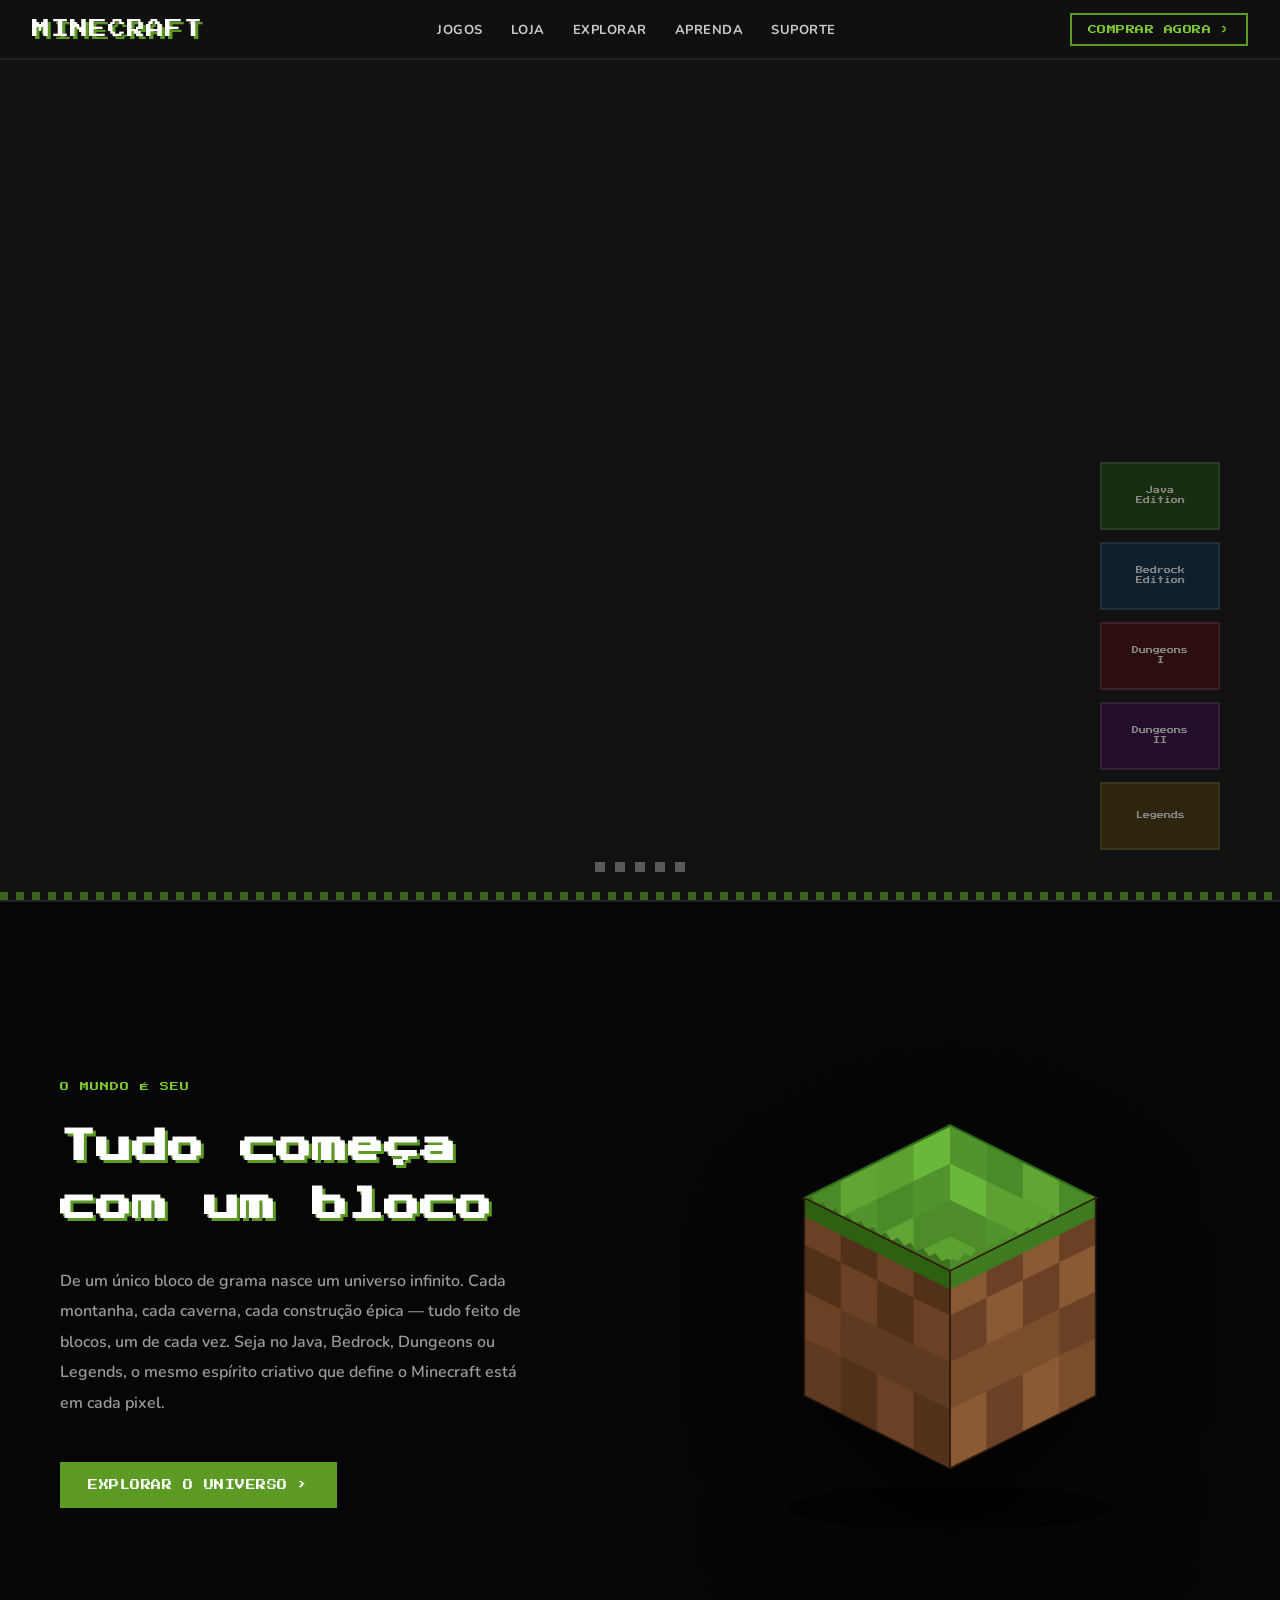
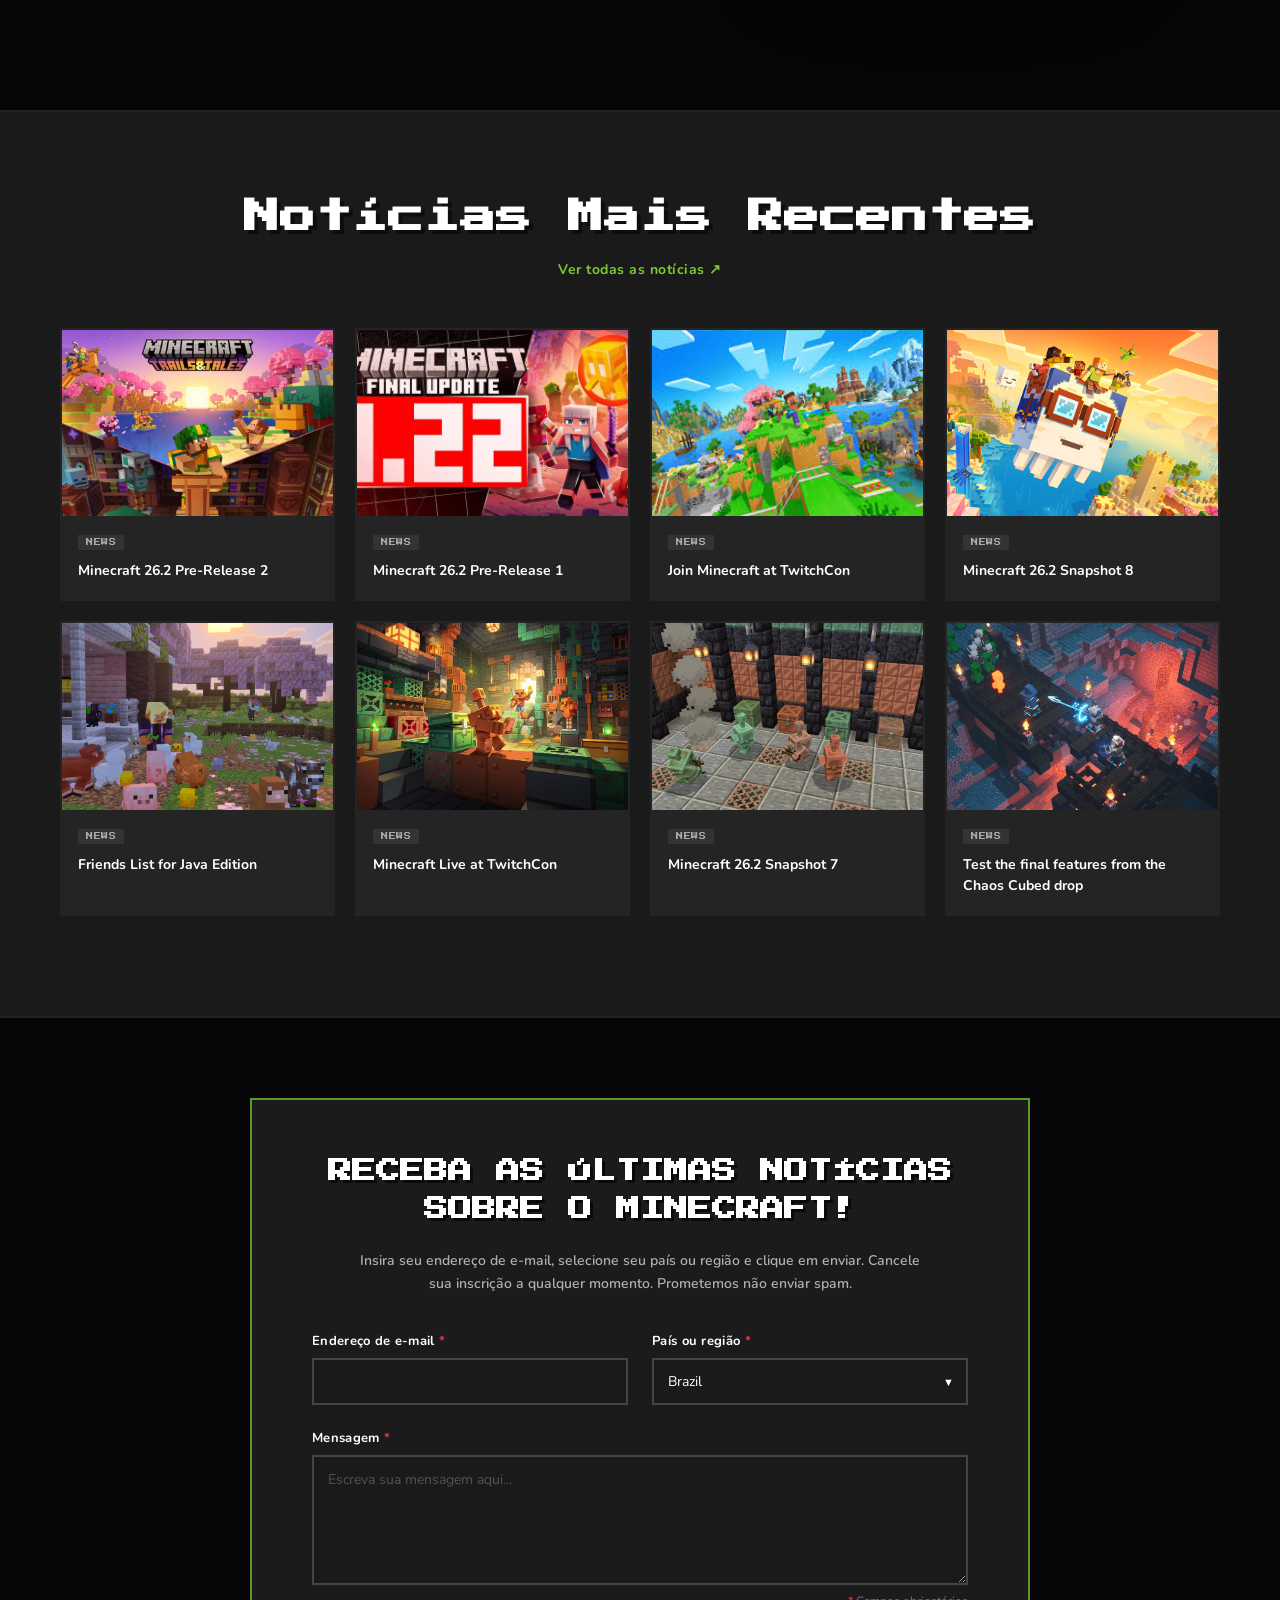
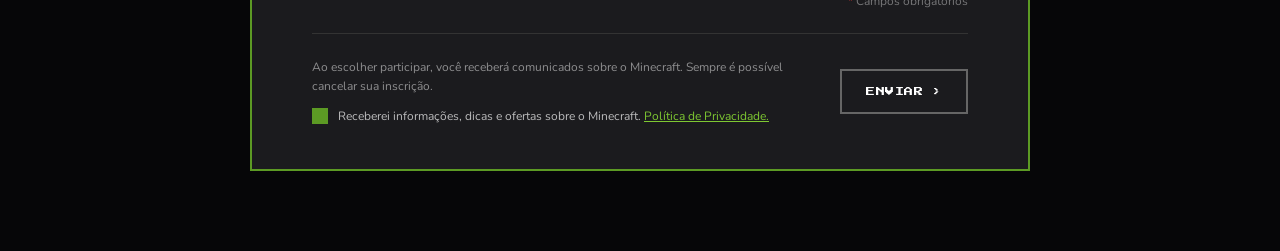
==== index.html @ f63b9f2f "commit inicial" ====
<!doctype html>
<html lang="pt-BR">
  <head>
    <meta charset="UTF-8" />
    <meta name="viewport" content="width=device-width, initial-scale=1.0" />
    <title>Minecraft – Jogos Oficiais</title>
    <link rel="stylesheet" href="style.css" />
  </head>
  <body>
    <header>
      <nav>
        <span class="logo-nav">MINECRAFT</span>
        <ul class="menu">
          <li><a href="#">Jogos</a></li>
          <li><a href="#">Loja</a></li>
          <li><a href="#">Explorar</a></li>
          <li><a href="#">Aprenda</a></li>
          <li><a href="#">Suporte</a></li>
        </ul>
        <div class="nav-acoes">
          <button class="btn-comprar">Comprar Agora ›</button>
        </div>
      </nav>

      <section class="heroi">
        <div class="slide slide-java">
          <div class="fundo-blocos">
            <div class="bloco"></div>
            <div class="bloco"></div>
            <div class="bloco"></div>
            <div class="bloco"></div>
            <div class="bloco"></div>
            <div class="bloco"></div>
            <div class="bloco"></div>
            <div class="bloco"></div>
          </div>
          <div class="texto-fundo">JAVA</div>
          <div class="conteudo">
            <span class="etiqueta">Original · PC</span>
            <h1 class="titulo">Minecraft<br />Java Edition</h1>
            <p class="descricao">
              A versão original para PC. Com mods ilimitados, servidores
              personalizados e atualizações exclusivas. O jeito clássico de
              explorar, construir e sobreviver.
            </p>
            <a href="#" class="btn-slide">Saiba Mais ›</a>
          </div>
        </div>

        <div class="slide slide-pedra">
          <div class="fundo-blocos">
            <div class="bloco"></div>
            <div class="bloco"></div>
            <div class="bloco"></div>
            <div class="bloco"></div>
            <div class="bloco"></div>
            <div class="bloco"></div>
            <div class="bloco"></div>
            <div class="bloco"></div>
          </div>
          <div class="texto-fundo">BEDROCK</div>
          <div class="conteudo">
            <span class="etiqueta">Multiplataforma</span>
            <h1 class="titulo">Minecraft<br />Bedrock Edition</h1>
            <p class="descricao">
              Jogue em qualquer lugar — console, celular ou PC. Com crossplay
              nativo, jogue com seus amigos independente da plataforma deles.
            </p>
            <a href="#" class="btn-slide">Saiba Mais ›</a>
          </div>
        </div>

        <div class="slide slide-masmorras">
          <div class="fundo-blocos">
            <div class="bloco"></div>
            <div class="bloco"></div>
            <div class="bloco"></div>
            <div class="bloco"></div>
            <div class="bloco"></div>
            <div class="bloco"></div>
            <div class="bloco"></div>
            <div class="bloco"></div>
          </div>
          <div class="texto-fundo">DUNGEONS</div>
          <div class="conteudo">
            <span class="etiqueta">Exploração de Dungeons</span>
            <h1 class="titulo">Minecraft<br />Dungeons</h1>
            <p class="descricao">
              Um dungeon crawler cheio de ação no universo Minecraft. Enfrente
              hordas de monstros, colete equipamentos épicos e derrote o
              Arquimago — sozinho ou em co-op.
            </p>
            <a href="#" class="btn-slide">Jogar Agora ›</a>
          </div>
        </div>

        <div class="slide slide-masmorras2">
          <div class="fundo-blocos">
            <div class="bloco"></div>
            <div class="bloco"></div>
            <div class="bloco"></div>
            <div class="bloco"></div>
            <div class="bloco"></div>
            <div class="bloco"></div>
            <div class="bloco"></div>
            <div class="bloco"></div>
          </div>
          <div class="texto-fundo">DUNGEONS II</div>
          <div class="conteudo">
            <span class="etiqueta">Em Breve · 2025</span>
            <h1 class="titulo">Minecraft<br />Dungeons II</h1>
            <p class="descricao">
              A sequência épica do Dungeons chegando em breve. Novos biomas,
              inimigos aterrorizantes, habilidades devastadoras e muito mais
              para explorar com até 4 jogadores.
            </p>
            <a href="#" class="btn-slide">Ver Trailer ›</a>
          </div>
        </div>

        <div class="slide slide-lendas">
          <div class="fundo-blocos">
            <div class="bloco"></div>
            <div class="bloco"></div>
            <div class="bloco"></div>
            <div class="bloco"></div>
            <div class="bloco"></div>
            <div class="bloco"></div>
            <div class="bloco"></div>
            <div class="bloco"></div>
          </div>
          <div class="texto-fundo">LEGENDS</div>
          <div class="conteudo">
            <span class="etiqueta">Estratégia · Ação</span>
            <h1 class="titulo">Minecraft<br />Legends</h1>
            <p class="descricao">
              Lidere aliados, construa defesas e conduza batalhas épicas contra
              a invasão dos Piglins. Uma aventura de ação e estratégia única no
              universo Minecraft.
            </p>
            <a href="#" class="btn-slide">Descobrir ›</a>
          </div>
        </div>

        <div class="miniaturas">
          <div class="miniatura miniatura-java">Java<br />Edition</div>
          <div class="miniatura miniatura-pedra">Bedrock<br />Edition</div>
          <div class="miniatura miniatura-masmorras">Dungeons<br />I</div>
          <div class="miniatura miniatura-masmorras2">Dungeons<br />II</div>
          <div class="miniatura miniatura-lendas">Legends</div>
        </div>

        <div class="indicadores">
          <div class="ponto"></div>
          <div class="ponto"></div>
          <div class="ponto"></div>
          <div class="ponto"></div>
          <div class="ponto"></div>
        </div>

        <div class="borda-pixel"></div>
      </section>
    </header>

    <main>
      <section class="secao-bloco">
        <div class="void-estrelas">
          <div
            class="estrela"
            style="
              left: 2%;
              animation-delay: 0s;
              animation-duration: 6s;
              width: 2px;
              height: 2px;
            "
          ></div>
          <div
            class="estrela"
            style="
              left: 7%;
              animation-delay: 1.2s;
              animation-duration: 8s;
              width: 1px;
              height: 1px;
            "
          ></div>
          <div
            class="estrela"
            style="
              left: 13%;
              animation-delay: 0.4s;
              animation-duration: 7s;
              width: 2px;
              height: 2px;
            "
          ></div>
          <div
            class="estrela"
            style="
              left: 19%;
              animation-delay: 2.8s;
              animation-duration: 5s;
              width: 1px;
              height: 1px;
            "
          ></div>
          <div
            class="estrela"
            style="
              left: 25%;
              animation-delay: 0.9s;
              animation-duration: 9s;
              width: 3px;
              height: 3px;
            "
          ></div>
          <div
            class="estrela"
            style="
              left: 31%;
              animation-delay: 3.5s;
              animation-duration: 6s;
              width: 1px;
              height: 1px;
            "
          ></div>
          <div
            class="estrela"
            style="
              left: 37%;
              animation-delay: 1.7s;
              animation-duration: 8s;
              width: 2px;
              height: 2px;
            "
          ></div>
          <div
            class="estrela"
            style="
              left: 42%;
              animation-delay: 0.2s;
              animation-duration: 7s;
              width: 1px;
              height: 1px;
            "
          ></div>
          <div
            class="estrela"
            style="
              left: 48%;
              animation-delay: 4.1s;
              animation-duration: 5s;
              width: 2px;
              height: 2px;
            "
          ></div>
          <div
            class="estrela"
            style="
              left: 54%;
              animation-delay: 2.3s;
              animation-duration: 9s;
              width: 1px;
              height: 1px;
            "
          ></div>
          <div
            class="estrela"
            style="
              left: 60%;
              animation-delay: 0.6s;
              animation-duration: 6s;
              width: 3px;
              height: 3px;
            "
          ></div>
          <div
            class="estrela"
            style="
              left: 66%;
              animation-delay: 3.9s;
              animation-duration: 8s;
              width: 1px;
              height: 1px;
            "
          ></div>
          <div
            class="estrela"
            style="
              left: 72%;
              animation-delay: 1.4s;
              animation-duration: 7s;
              width: 2px;
              height: 2px;
            "
          ></div>
          <div
            class="estrela"
            style="
              left: 78%;
              animation-delay: 0.8s;
              animation-duration: 5s;
              width: 1px;
              height: 1px;
            "
          ></div>
          <div
            class="estrela"
            style="
              left: 84%;
              animation-delay: 2.6s;
              animation-duration: 9s;
              width: 2px;
              height: 2px;
            "
          ></div>
          <div
            class="estrela"
            style="
              left: 90%;
              animation-delay: 4.4s;
              animation-duration: 6s;
              width: 1px;
              height: 1px;
            "
          ></div>
          <div
            class="estrela"
            style="
              left: 96%;
              animation-delay: 1.1s;
              animation-duration: 8s;
              width: 3px;
              height: 3px;
            "
          ></div>
          <div
            class="estrela"
            style="
              left: 4%;
              animation-delay: 3.2s;
              animation-duration: 7s;
              width: 1px;
              height: 1px;
            "
          ></div>
          <div
            class="estrela"
            style="
              left: 10%;
              animation-delay: 0.5s;
              animation-duration: 5s;
              width: 2px;
              height: 2px;
            "
          ></div>
          <div
            class="estrela"
            style="
              left: 16%;
              animation-delay: 4.8s;
              animation-duration: 9s;
              width: 1px;
              height: 1px;
            "
          ></div>
          <div
            class="estrela"
            style="
              left: 22%;
              animation-delay: 1.9s;
              animation-duration: 6s;
              width: 2px;
              height: 2px;
            "
          ></div>
          <div
            class="estrela"
            style="
              left: 28%;
              animation-delay: 0.3s;
              animation-duration: 8s;
              width: 1px;
              height: 1px;
            "
          ></div>
          <div
            class="estrela"
            style="
              left: 34%;
              animation-delay: 3.7s;
              animation-duration: 7s;
              width: 3px;
              height: 3px;
            "
          ></div>
          <div
            class="estrela"
            style="
              left: 40%;
              animation-delay: 2.1s;
              animation-duration: 5s;
              width: 1px;
              height: 1px;
            "
          ></div>
          <div
            class="estrela"
            style="
              left: 46%;
              animation-delay: 0.7s;
              animation-duration: 9s;
              width: 2px;
              height: 2px;
            "
          ></div>
          <div
            class="estrela"
            style="
              left: 52%;
              animation-delay: 4.6s;
              animation-duration: 6s;
              width: 1px;
              height: 1px;
            "
          ></div>
          <div
            class="estrela"
            style="
              left: 58%;
              animation-delay: 1.3s;
              animation-duration: 8s;
              width: 2px;
              height: 2px;
            "
          ></div>
          <div
            class="estrela"
            style="
              left: 64%;
              animation-delay: 2.9s;
              animation-duration: 7s;
              width: 1px;
              height: 1px;
            "
          ></div>
          <div
            class="estrela"
            style="
              left: 70%;
              animation-delay: 0.1s;
              animation-duration: 5s;
              width: 3px;
              height: 3px;
            "
          ></div>
          <div
            class="estrela"
            style="
              left: 76%;
              animation-delay: 3.4s;
              animation-duration: 9s;
              width: 1px;
              height: 1px;
            "
          ></div>
          <div
            class="estrela"
            style="
              left: 82%;
              animation-delay: 1.6s;
              animation-duration: 6s;
              width: 2px;
              height: 2px;
            "
          ></div>
          <div
            class="estrela"
            style="
              left: 88%;
              animation-delay: 4.2s;
              animation-duration: 8s;
              width: 1px;
              height: 1px;
            "
          ></div>
          <div
            class="estrela"
            style="
              left: 94%;
              animation-delay: 2.5s;
              animation-duration: 7s;
              width: 2px;
              height: 2px;
            "
          ></div>
          <div
            class="estrela"
            style="
              left: 5%;
              animation-delay: 0s;
              animation-duration: 5.5s;
              width: 1px;
              height: 1px;
            "
          ></div>
          <div
            class="estrela"
            style="
              left: 15%;
              animation-delay: 1.8s;
              animation-duration: 7.5s;
              width: 2px;
              height: 2px;
            "
          ></div>
          <div
            class="estrela"
            style="
              left: 29%;
              animation-delay: 3.1s;
              animation-duration: 6.5s;
              width: 1px;
              height: 1px;
            "
          ></div>
          <div
            class="estrela"
            style="
              left: 43%;
              animation-delay: 0.4s;
              animation-duration: 8.5s;
              width: 3px;
              height: 3px;
            "
          ></div>
          <div
            class="estrela"
            style="
              left: 57%;
              animation-delay: 2.7s;
              animation-duration: 5.5s;
              width: 1px;
              height: 1px;
            "
          ></div>
          <div
            class="estrela"
            style="
              left: 71%;
              animation-delay: 4.3s;
              animation-duration: 7.5s;
              width: 2px;
              height: 2px;
            "
          ></div>
          <div
            class="estrela"
            style="
              left: 85%;
              animation-delay: 1.5s;
              animation-duration: 6.5s;
              width: 1px;
              height: 1px;
            "
          ></div>
        </div>
        <div class="bloco-conteudo">
          <div class="bloco-texto">
            <span class="bloco-etiqueta">O Mundo é Seu</span>
            <h2 class="bloco-titulo">Tudo começa<br />com um bloco</h2>
            <p class="bloco-descricao">
              De um único bloco de grama nasce um universo infinito. Cada
              montanha, cada caverna, cada construção épica — tudo feito de
              blocos, um de cada vez. Seja no Java, Bedrock, Dungeons ou
              Legends, o mesmo espírito criativo que define o Minecraft está em
              cada pixel.
            </p>
            <a href="#" class="bloco-cta">Explorar o Universo ›</a>
          </div>
          <div class="bloco-svg-wrap">
            <svg
              class="bloco-svg"
              viewBox="0 0 500 480"
              xmlns="http://www.w3.org/2000/svg"
            >
              <ellipse
                cx="250"
                cy="448"
                rx="155"
                ry="22"
                fill="#000"
                opacity=".55"
              />
              <polygon points="250,80 390,150 250,220 110,150" fill="#5fa032" />
              <polygon
                points="110,150 145,133 145,168 110,185"
                fill="#4a8a28"
              />
              <polygon
                points="145,133 180,116 180,151 145,168"
                fill="#62a535"
              />
              <polygon
                points="145,168 180,151 180,186 145,203"
                fill="#52932d"
              />
              <polygon
                points="110,185 145,168 145,203 110,220"
                fill="#4d8c28"
              />
              <polygon
                points="180,116 215,99  215,134 180,151"
                fill="#5fa032"
              />
              <polygon
                points="215,99  250,82  250,117 215,134"
                fill="#6ab83a"
              />
              <polygon
                points="180,151 215,134 215,169 180,186"
                fill="#4a8a28"
              />
              <polygon
                points="215,134 250,117 250,152 215,169"
                fill="#52932d"
              />
              <polygon
                points="180,186 215,169 215,204 180,221"
                fill="#62a535"
              />
              <polygon
                points="215,169 250,152 250,187 215,204"
                fill="#4d8c28"
              />
              <polygon
                points="250,82  285,99  285,134 250,117"
                fill="#52932d"
              />
              <polygon
                points="285,99  320,116 320,151 285,134"
                fill="#4a8a28"
              />
              <polygon
                points="250,117 285,134 285,169 250,152"
                fill="#6ab83a"
              />
              <polygon
                points="285,134 320,151 320,186 285,169"
                fill="#5fa032"
              />
              <polygon
                points="250,152 285,169 285,204 250,187"
                fill="#4d8c28"
              />
              <polygon
                points="285,169 320,186 320,221 285,204"
                fill="#52932d"
              />
              <polygon
                points="320,116 355,133 355,168 320,151"
                fill="#62a535"
              />
              <polygon
                points="355,133 390,150 390,185 355,168"
                fill="#4a8a28"
              />
              <polygon
                points="320,151 355,168 355,203 320,186"
                fill="#5fa032"
              />
              <polygon
                points="355,168 390,185 390,220 355,203"
                fill="#52932d"
              />
              <polygon
                points="250,80 390,150 250,220 110,150"
                fill="none"
                stroke="#2e6b17"
                stroke-width="2"
              />

              <polygon
                points="390,150 390,340 250,410 250,220"
                fill="#7a4e2d"
              />
              <polygon
                points="390,150 390,195 355,212 355,167"
                fill="#6b4126"
              />
              <polygon
                points="390,195 390,240 355,257 355,212"
                fill="#8a5a35"
              />
              <polygon
                points="390,240 390,285 355,302 355,257"
                fill="#6b4126"
              />
              <polygon
                points="390,285 390,340 355,357 355,302"
                fill="#7a4e2d"
              />
              <polygon
                points="355,167 355,212 320,229 320,184"
                fill="#8a5a35"
              />
              <polygon
                points="355,212 355,257 320,274 320,229"
                fill="#6b4126"
              />
              <polygon
                points="355,257 355,302 320,319 320,274"
                fill="#7a4e2d"
              />
              <polygon
                points="355,302 355,357 320,374 320,319"
                fill="#8a5a35"
              />
              <polygon
                points="320,184 320,229 285,246 285,201"
                fill="#6b4126"
              />
              <polygon
                points="320,229 320,274 285,291 285,246"
                fill="#8a5a35"
              />
              <polygon
                points="320,274 320,319 285,336 285,291"
                fill="#7a4e2d"
              />
              <polygon
                points="320,319 320,374 285,391 285,336"
                fill="#6b4126"
              />
              <polygon
                points="285,201 285,246 250,263 250,218"
                fill="#8a5a35"
              />
              <polygon
                points="285,246 285,291 250,308 250,263"
                fill="#6b4126"
              />
              <polygon
                points="285,291 285,336 250,353 250,308"
                fill="#7a4e2d"
              />
              <polygon
                points="285,336 285,391 250,408 250,353"
                fill="#8a5a35"
              />
              <polygon
                points="390,150 390,168 250,238 250,220"
                fill="#3d7a20"
              />
              <polygon
                points="390,150 384,147 378,157 372,154 366,163 360,160 354,169 348,166 342,175 336,172 330,180 324,178 318,186 312,183 306,191 300,188 294,196 288,193 282,201 276,198 270,206 264,203 258,211 252,208 250,210 250,220 390,150"
                fill="#4e8a28"
              />
              <polygon
                points="390,150 390,340 250,410 250,220"
                fill="none"
                stroke="#2d1a0d"
                stroke-width="1.5"
              />

              <polygon
                points="110,150 110,340 250,410 250,220"
                fill="#5e3a20"
              />
              <polygon
                points="110,150 110,195 145,212 145,167"
                fill="#6b4126"
              />
              <polygon
                points="110,195 110,240 145,257 145,212"
                fill="#52301a"
              />
              <polygon
                points="110,240 110,285 145,302 145,257"
                fill="#6b4126"
              />
              <polygon
                points="110,285 110,340 145,357 145,302"
                fill="#5e3a20"
              />
              <polygon
                points="145,167 145,212 180,229 180,184"
                fill="#52301a"
              />
              <polygon
                points="145,212 145,257 180,274 180,229"
                fill="#6b4126"
              />
              <polygon
                points="145,257 145,302 180,319 180,274"
                fill="#5e3a20"
              />
              <polygon
                points="145,302 145,357 180,374 180,319"
                fill="#52301a"
              />
              <polygon
                points="180,184 180,229 215,246 215,201"
                fill="#6b4126"
              />
              <polygon
                points="180,229 180,274 215,291 215,246"
                fill="#52301a"
              />
              <polygon
                points="180,274 180,319 215,336 215,291"
                fill="#5e3a20"
              />
              <polygon
                points="180,319 180,374 215,391 215,336"
                fill="#6b4126"
              />
              <polygon
                points="215,201 215,246 250,263 250,218"
                fill="#52301a"
              />
              <polygon
                points="215,246 215,291 250,308 250,263"
                fill="#6b4126"
              />
              <polygon
                points="215,291 215,336 250,353 250,308"
                fill="#5e3a20"
              />
              <polygon
                points="215,336 215,391 250,408 250,353"
                fill="#52301a"
              />
              <polygon
                points="110,150 110,168 250,238 250,220"
                fill="#2e6012"
              />
              <polygon
                points="110,150 116,147 122,157 128,154 134,163 140,160 146,169 152,166 158,175 164,172 170,180 176,178 182,186 188,183 194,191 200,188 206,196 212,193 218,201 224,198 230,206 236,203 242,211 248,208 250,210 250,220 110,150"
                fill="#3d7020"
              />
              <polygon
                points="110,150 110,340 250,410 250,220"
                fill="none"
                stroke="#2d1a0d"
                stroke-width="1.5"
              />
            </svg>
          </div>
        </div>
      </section>

      <section class="secao-noticias">
        <div class="noticias-cabecalho">
          <h2 class="noticias-titulo">Notícias Mais Recentes</h2>
          <a href="#" class="noticias-ver-todas">Ver todas as notícias ↗</a>
        </div>

        <div class="noticias-grid">
          <div class="noticia-card">
            <div class="noticia-thumb noticia-thumb-1"></div>
            <div class="noticia-info">
              <span class="noticia-tag">NEWS</span>
              <p class="noticia-nome">Minecraft 26.2 Pre-Release 2</p>
            </div>
          </div>

          <div class="noticia-card">
            <div class="noticia-thumb noticia-thumb-2"></div>
            <div class="noticia-info">
              <span class="noticia-tag">NEWS</span>
              <p class="noticia-nome">Minecraft 26.2 Pre-Release 1</p>
            </div>
          </div>

          <div class="noticia-card">
            <div class="noticia-thumb noticia-thumb-3"></div>
            <div class="noticia-info">
              <span class="noticia-tag">NEWS</span>
              <p class="noticia-nome">Join Minecraft at TwitchCon</p>
            </div>
          </div>

          <div class="noticia-card">
            <div class="noticia-thumb noticia-thumb-4"></div>
            <div class="noticia-info">
              <span class="noticia-tag">NEWS</span>
              <p class="noticia-nome">Minecraft 26.2 Snapshot 8</p>
            </div>
          </div>

          <div class="noticia-card">
            <div class="noticia-thumb noticia-thumb-5"></div>
            <div class="noticia-info">
              <span class="noticia-tag">NEWS</span>
              <p class="noticia-nome">Friends List for Java Edition</p>
            </div>
          </div>

          <div class="noticia-card">
            <div class="noticia-thumb noticia-thumb-6"></div>
            <div class="noticia-info">
              <span class="noticia-tag">NEWS</span>
              <p class="noticia-nome">Minecraft Live at TwitchCon</p>
            </div>
          </div>

          <div class="noticia-card">
            <div class="noticia-thumb noticia-thumb-7"></div>
            <div class="noticia-info">
              <span class="noticia-tag">NEWS</span>
              <p class="noticia-nome">Minecraft 26.2 Snapshot 7</p>
            </div>
          </div>

          <div class="noticia-card">
            <div class="noticia-thumb noticia-thumb-8"></div>
            <div class="noticia-info">
              <span class="noticia-tag">NEWS</span>
              <p class="noticia-nome">
                Test the final features from the Chaos Cubed drop
              </p>
            </div>
          </div>
        </div>
      </section>

     <section class="secao-newsletter">
  <div class="void-estrelas-newsletter">
    <div class="estrela" style="left:2%;animation-delay:0s;animation-duration:6s;width:2px;height:2px"></div>
    <div class="estrela" style="left:7%;animation-delay:1.2s;animation-duration:8s;width:1px;height:1px"></div>
    <div class="estrela" style="left:13%;animation-delay:0.4s;animation-duration:7s;width:2px;height:2px"></div>
    <div class="estrela" style="left:19%;animation-delay:2.8s;animation-duration:5s;width:1px;height:1px"></div>
    <div class="estrela" style="left:25%;animation-delay:0.9s;animation-duration:9s;width:3px;height:3px"></div>
    <div class="estrela" style="left:31%;animation-delay:3.5s;animation-duration:6s;width:1px;height:1px"></div>
    <div class="estrela" style="left:37%;animation-delay:1.7s;animation-duration:8s;width:2px;height:2px"></div>
    <div class="estrela" style="left:42%;animation-delay:0.2s;animation-duration:7s;width:1px;height:1px"></div>
    <div class="estrela" style="left:48%;animation-delay:4.1s;animation-duration:5s;width:2px;height:2px"></div>
    <div class="estrela" style="left:54%;animation-delay:2.3s;animation-duration:9s;width:1px;height:1px"></div>
    <div class="estrela" style="left:60%;animation-delay:0.6s;animation-duration:6s;width:3px;height:3px"></div>
    <div class="estrela" style="left:66%;animation-delay:3.9s;animation-duration:8s;width:1px;height:1px"></div>
    <div class="estrela" style="left:72%;animation-delay:1.4s;animation-duration:7s;width:2px;height:2px"></div>
    <div class="estrela" style="left:78%;animation-delay:0.8s;animation-duration:5s;width:1px;height:1px"></div>
    <div class="estrela" style="left:84%;animation-delay:2.6s;animation-duration:9s;width:2px;height:2px"></div>
    <div class="estrela" style="left:90%;animation-delay:4.4s;animation-duration:6s;width:1px;height:1px"></div>
    <div class="estrela" style="left:96%;animation-delay:1.1s;animation-duration:8s;width:3px;height:3px"></div>
    <div class="estrela" style="left:5%;animation-delay:3.2s;animation-duration:7s;width:1px;height:1px"></div>
    <div class="estrela" style="left:11%;animation-delay:0.5s;animation-duration:5s;width:2px;height:2px"></div>
    <div class="estrela" style="left:17%;animation-delay:4.8s;animation-duration:9s;width:1px;height:1px"></div>
    <div class="estrela" style="left:23%;animation-delay:1.9s;animation-duration:6s;width:2px;height:2px"></div>
    <div class="estrela" style="left:35%;animation-delay:0.3s;animation-duration:8s;width:1px;height:1px"></div>
    <div class="estrela" style="left:47%;animation-delay:3.7s;animation-duration:7s;width:3px;height:3px"></div>
    <div class="estrela" style="left:59%;animation-delay:2.1s;animation-duration:5s;width:1px;height:1px"></div>
    <div class="estrela" style="left:71%;animation-delay:0.7s;animation-duration:9s;width:2px;height:2px"></div>
    <div class="estrela" style="left:83%;animation-delay:4.6s;animation-duration:6s;width:1px;height:1px"></div>
    <div class="estrela" style="left:95%;animation-delay:1.3s;animation-duration:8s;width:2px;height:2px"></div>
    <div class="estrela" style="left:29%;animation-delay:2.9s;animation-duration:7s;width:1px;height:1px"></div>
    <div class="estrela" style="left:43%;animation-delay:0.1s;animation-duration:5s;width:3px;height:3px"></div>
    <div class="estrela" style="left:77%;animation-delay:3.4s;animation-duration:9s;width:1px;height:1px"></div>
  </div>

  <div class="newsletter-caixa">

    <div class="newsletter-topo">
      <h2 class="newsletter-titulo">Receba as Últimas Notícias<br>sobre o Minecraft!</h2>
      <p class="newsletter-subtitulo">Insira seu endereço de e-mail, selecione seu país ou região e clique em enviar. Cancele sua inscrição a qualquer momento. Prometemos não enviar spam.</p>
    </div>

    <div class="newsletter-campos">
      <div class="newsletter-campo-grupo">
        <label class="newsletter-label">Endereço de e-mail <span class="obrigatorio">*</span></label>
        <input class="newsletter-input" type="email" placeholder="" />
      </div>
      <div class="newsletter-campo-grupo">
        <label class="newsletter-label">País ou região <span class="obrigatorio">*</span></label>
        <div class="newsletter-select-wrap">
          <select class="newsletter-select">
            <option>Brazil</option>
            <option>Portugal</option>
            <option>United States</option>
            <option>Argentina</option>
            <option>México</option>
          </select>
          <span class="newsletter-select-seta">▼</span>
        </div>
      </div>
      <div class="newsletter-campo-grupo newsletter-campo-mensagem">
        <label class="newsletter-label">Mensagem <span class="obrigatorio">*</span></label>
        <textarea class="newsletter-textarea" placeholder="Escreva sua mensagem aqui..."></textarea>
      </div>
    </div>

    <p class="newsletter-obrigatorio-aviso">
      <span class="obrigatorio">*</span> Campos obrigatórios
    </p>

    <div class="newsletter-rodape">
      <div class="newsletter-rodape-texto">
        <p class="newsletter-aviso-legal">
          Ao escolher participar, você receberá comunicados sobre o Minecraft. Sempre é possível cancelar sua inscrição.
        </p>
        <label class="newsletter-checkbox-label">
          <input type="checkbox" class="newsletter-checkbox" />
          <span class="newsletter-checkbox-custom"></span>
          <span>Receberei informações, dicas e ofertas sobre o Minecraft.
            <a href="#" class="newsletter-link">Política de Privacidade.</a>
          </span>
        </label>
      </div>
      <button class="newsletter-btn">ENVIAR ›</button>
    </div>

  </div>
</section>

    </main>
  </body>
</html>
---- style.css ----
@import url("https://fonts.googleapis.com/css2?family=Press+Start+2P&family=Nunito:wght@400;600;700;800;900&display=swap");

*,
*::before,
*::after {
  box-sizing: border-box;
  margin: 0;
  padding: 0;
}

:root {
  --verde: #5c9a24;
  --verde-claro: #7ec832;
  --escuro: #1a1a1a;
  --mais-escuro: #111;
  --altura-nav: 60px;
  --duracao-slide: 5s;
  --total-slides: 5;
  --total: calc(var(--total-slides) * var(--duracao-slide));
}

html,
body {
  height: 100%;
}

body {
  font-family: "Nunito", sans-serif;
  background: var(--mais-escuro);
  color: #fff;
  overflow-x: hidden;
}

nav {
  position: fixed;
  top: 0;
  left: 0;
  right: 0;
  height: var(--altura-nav);
  background: rgba(17, 17, 17, 0.95);
  backdrop-filter: blur(8px);
  display: flex;
  align-items: center;
  justify-content: space-between;
  padding: 0 32px;
  z-index: 100;
  border-bottom: 2px solid #222;
}

.logo-nav {
  font-family: "Press Start 2P", monospace;
  font-size: 18px;
  color: #fff;
  letter-spacing: 1px;
  text-shadow: 3px 3px 0 var(--verde);
}

.menu {
  display: flex;
  gap: 28px;
  list-style: none;
}

.menu a {
  color: #ccc;
  text-decoration: none;
  font-size: 13px;
  font-weight: 700;
  letter-spacing: 0.5px;
  text-transform: uppercase;
  transition: color 0.2s;
}

.menu a:hover {
  color: var(--verde-claro);
}

.nav-acoes {
  display: flex;
  gap: 16px;
  align-items: center;
}

.btn-comprar {
  font-family: "Press Start 2P", monospace;
  font-size: 9px;
  padding: 10px 16px;
  background: transparent;
  border: 2px solid var(--verde);
  color: var(--verde-claro);
  cursor: pointer;
  letter-spacing: 0.5px;
  text-transform: uppercase;
  transition:
    background 0.2s,
    color 0.2s;
}

.btn-comprar:hover {
  background: var(--verde);
  color: #fff;
}

.heroi {
  position: relative;
  width: 100%;
  height: 100vh;
  overflow: hidden;
}

.slide {
  position: absolute;
  inset: 0;
  display: flex;
  align-items: flex-end;
  justify-content: flex-start;
  padding: 0 0 80px 80px;
  opacity: 0;
  will-change: opacity;
}

.slide-java {
  background: radial-gradient(
    ellipse 80% 60% at 70% 40%,
    #1e4a0c 0%,
    #0a1a05 100%
  );
  animation: animar-slide var(--total) infinite;
  animation-delay: 0s;
}
.slide-pedra {
  background: radial-gradient(
    ellipse 80% 60% at 70% 40%,
    #0d2e4a 0%,
    #050f1a 100%
  );
  animation: animar-slide var(--total) infinite;
  animation-delay: calc(var(--duracao-slide) * 1);
}
.slide-masmorras {
  background: radial-gradient(
    ellipse 80% 60% at 70% 40%,
    #4a0d0d 0%,
    #1a0505 100%
  );
  animation: animar-slide var(--total) infinite;
  animation-delay: calc(var(--duracao-slide) * 2);
}
.slide-masmorras2 {
  background: radial-gradient(
    ellipse 80% 60% at 70% 40%,
    #3a0d4a 0%,
    #12051a 100%
  );
  animation: animar-slide var(--total) infinite;
  animation-delay: calc(var(--duracao-slide) * 3);
}
.slide-lendas {
  background: radial-gradient(
    ellipse 80% 60% at 70% 40%,
    #4a3a0d 0%,
    #1a1205 100%
  );
  animation: animar-slide var(--total) infinite;
  animation-delay: calc(var(--duracao-slide) * 4);
}

.fundo-blocos {
  position: absolute;
  inset: 0;
  pointer-events: none;
  overflow: hidden;
}

.bloco {
  position: absolute;
  width: 48px;
  height: 48px;
  opacity: 0.25;
  animation: flutuar-bloco 8s ease-in-out infinite;
}

.slide-java .bloco {
  background: #5c9a24;
}
.slide-pedra .bloco {
  background: #2e7abf;
}
.slide-masmorras .bloco {
  background: #bf2e2e;
}
.slide-masmorras2 .bloco {
  background: #9b2ebf;
}
.slide-lendas .bloco {
  background: #bfa02e;
}

.bloco:nth-child(1) {
  top: 10%;
  left: 8%;
  width: 36px;
  height: 36px;
  animation-duration: 7s;
  animation-delay: 0s;
}
.bloco:nth-child(2) {
  top: 20%;
  left: 80%;
  width: 52px;
  height: 52px;
  animation-duration: 9s;
  animation-delay: 0.5s;
}
.bloco:nth-child(3) {
  top: 55%;
  left: 60%;
  width: 30px;
  height: 30px;
  animation-duration: 6s;
  animation-delay: 1s;
}
.bloco:nth-child(4) {
  top: 75%;
  left: 20%;
  width: 44px;
  height: 44px;
  animation-duration: 8s;
  animation-delay: 1.5s;
}
.bloco:nth-child(5) {
  top: 35%;
  left: 45%;
  width: 26px;
  height: 26px;
  animation-duration: 10s;
  animation-delay: 2s;
}
.bloco:nth-child(6) {
  top: 65%;
  left: 85%;
  width: 38px;
  height: 38px;
  animation-duration: 7s;
  animation-delay: 2.5s;
}
.bloco:nth-child(7) {
  top: 15%;
  left: 35%;
  width: 50px;
  height: 50px;
  animation-duration: 11s;
  animation-delay: 0.8s;
}
.bloco:nth-child(8) {
  top: 80%;
  left: 70%;
  width: 22px;
  height: 22px;
  animation-duration: 6s;
  animation-delay: 3s;
}

@keyframes flutuar-bloco {
  0% {
    transform: translateY(0px) rotate(0deg);
  }
  50% {
    transform: translateY(-28px) rotate(12deg);
  }
  100% {
    transform: translateY(0px) rotate(0deg);
  }
}

.texto-fundo {
  position: absolute;
  top: 50%;
  left: 55%;
  transform: translate(-50%, -50%);
  font-family: "Press Start 2P", monospace;
  font-size: clamp(60px, 10vw, 140px);
  line-height: 1.1;
  text-align: center;
  opacity: 0.06;
  color: #fff;
  pointer-events: none;
  user-select: none;
  white-space: nowrap;
}

@keyframes animar-slide {
  0% {
    opacity: 0;
    z-index: 1;
  }
  2% {
    opacity: 1;
    z-index: 1;
  }
  calc(100% / var(--total-slides) - 2%) {
    opacity: 1;
    z-index: 1;
  }
  calc(100% / var(--total-slides)) {
    opacity: 0;
    z-index: 0;
  }
  100% {
    opacity: 0;
    z-index: 0;
  }
}

.conteudo {
  position: relative;
  z-index: 2;
  max-width: 520px;
}

.etiqueta {
  display: inline-block;
  font-family: "Press Start 2P", monospace;
  font-size: 9px;
  padding: 6px 12px;
  margin-bottom: 16px;
  letter-spacing: 1px;
  text-transform: uppercase;
}

.slide-java .etiqueta {
  background: var(--verde);
  color: #fff;
}
.slide-pedra .etiqueta {
  background: #1a6ebd;
  color: #fff;
}
.slide-masmorras .etiqueta {
  background: #bd1a1a;
  color: #fff;
}
.slide-masmorras2 .etiqueta {
  background: #8a1abd;
  color: #fff;
}
.slide-lendas .etiqueta {
  background: #bd941a;
  color: #fff;
}

.titulo {
  font-family: "Press Start 2P", monospace;
  font-size: clamp(20px, 3.5vw, 46px);
  line-height: 1.3;
  margin-bottom: 18px;
  text-shadow: 4px 4px 0 rgba(0, 0, 0, 0.6);
}

.descricao {
  font-size: 15px;
  font-weight: 600;
  line-height: 1.7;
  color: rgba(255, 255, 255, 0.82);
  margin-bottom: 28px;
  max-width: 420px;
}

@keyframes pulsar {
  0%,
  100% {
    transform: scale(1);
    box-shadow: 0 0 0 0 rgba(255, 255, 255, 0.3);
  }
  50% {
    transform: scale(1.04);
    box-shadow: 0 0 0 8px rgba(255, 255, 255, 0);
  }
}

.btn-slide {
  font-family: "Press Start 2P", monospace;
  font-size: 10px;
  padding: 14px 22px;
  border: none;
  cursor: pointer;
  letter-spacing: 0.5px;
  text-transform: uppercase;
  display: inline-block;
  text-decoration: none;
  animation: pulsar 2s ease-in-out infinite;
  transition: filter 0.2s;
}

.btn-slide:hover {
  filter: brightness(1.15);
  animation-play-state: paused;
}

.slide-java .btn-slide {
  background: var(--verde);
  color: #fff;
}
.slide-pedra .btn-slide {
  background: #1a6ebd;
  color: #fff;
}
.slide-masmorras .btn-slide {
  background: #bd1a1a;
  color: #fff;
}
.slide-masmorras2 .btn-slide {
  background: #8a1abd;
  color: #fff;
}
.slide-lendas .btn-slide {
  background: #bd941a;
  color: #fff;
}

.indicadores {
  position: absolute;
  bottom: 28px;
  left: 50%;
  transform: translateX(-50%);
  display: flex;
  gap: 10px;
  z-index: 10;
}

.ponto {
  width: 10px;
  height: 10px;
  background: rgba(255, 255, 255, 0.3);
  animation: animar-ponto var(--total) infinite;
}

.ponto:nth-child(1) {
  animation-delay: 0s;
}
.ponto:nth-child(2) {
  animation-delay: calc(var(--duracao-slide) * 1);
}
.ponto:nth-child(3) {
  animation-delay: calc(var(--duracao-slide) * 2);
}
.ponto:nth-child(4) {
  animation-delay: calc(var(--duracao-slide) * 3);
}
.ponto:nth-child(5) {
  animation-delay: calc(var(--duracao-slide) * 4);
}

@keyframes animar-ponto {
  0% {
    background: rgba(255, 255, 255, 0.3);
  }
  2% {
    background: #fff;
  }
  calc(100% / var(--total-slides) - 2%) {
    background: #fff;
  }
  calc(100% / var(--total-slides)) {
    background: rgba(255, 255, 255, 0.3);
  }
  100% {
    background: rgba(255, 255, 255, 0.3);
  }
}

.miniaturas {
  position: absolute;
  bottom: 50px;
  right: 60px;
  display: flex;
  flex-direction: column;
  gap: 12px;
  z-index: 10;
}

.miniatura {
  width: 120px;
  height: 68px;
  border: 2px solid rgba(255, 255, 255, 0.15);
  display: flex;
  align-items: center;
  justify-content: center;
  font-family: "Press Start 2P", monospace;
  font-size: 7px;
  text-align: center;
  line-height: 1.5;
  padding: 6px;
  opacity: 0.5;
  animation: animar-miniatura var(--total) infinite;
  cursor: pointer;
  transition: opacity 0.3s;
}

.miniatura:hover {
  opacity: 0.9;
}

.miniatura-java {
  background: #1e4a0c;
  animation-delay: 0s;
}
.miniatura-pedra {
  background: #0d2e4a;
  animation-delay: calc(var(--duracao-slide) * 1);
}
.miniatura-masmorras {
  background: #4a0d0d;
  animation-delay: calc(var(--duracao-slide) * 2);
}
.miniatura-masmorras2 {
  background: #3a0d4a;
  animation-delay: calc(var(--duracao-slide) * 3);
}
.miniatura-lendas {
  background: #4a3a0d;
  animation-delay: calc(var(--duracao-slide) * 4);
}

@keyframes animar-miniatura {
  0% {
    opacity: 0.5;
    border-color: rgba(255, 255, 255, 0.15);
  }
  2% {
    opacity: 1;
    border-color: rgba(255, 255, 255, 0.8);
  }
  calc(100% / var(--total-slides) - 2%) {
    opacity: 1;
    border-color: rgba(255, 255, 255, 0.8);
  }
  calc(100% / var(--total-slides)) {
    opacity: 0.5;
    border-color: rgba(255, 255, 255, 0.15);
  }
  100% {
    opacity: 0.5;
    border-color: rgba(255, 255, 255, 0.15);
  }
}

.secao-bloco {
  background: #060608;
  border-top: 2px solid #222;
  padding: 140px 60px;
  position: relative;
  overflow: hidden;
  min-height: 90vh;
}

.void-estrelas {
  position: absolute;
  inset: 0;
  width: 100%;
  height: 100%;
  pointer-events: none;
  z-index: 0;
  overflow: hidden;
}

.estrela {
  position: absolute;
  top: -4px;
  background: #fff;
  border-radius: 50%;
  opacity: 0;
  animation: cair-estrela linear infinite;
}

@keyframes cair-estrela {
  0% {
    transform: translateY(0);
    opacity: 0;
  }
  5% {
    opacity: 0.8;
  }
  90% {
    opacity: 0.4;
  }
  100% {
    transform: translateY(110vh);
    opacity: 0;
  }
}

.bloco-conteudo {
  position: relative;
  z-index: 1;
}

.bloco-conteudo {
  max-width: 1200px;
  position: relative;
  z-index: 1;
  margin: 0 auto;
  display: grid;
  grid-template-columns: 1fr 1fr;
  align-items: center;
  gap: 80px;
}

.bloco-etiqueta {
  display: inline-block;
  font-family: "Press Start 2P", monospace;
  font-size: 9px;
  letter-spacing: 1px;
  text-transform: uppercase;
  color: var(--verde-claro);
  margin-bottom: 28px;
}

.bloco-titulo {
  font-family: "Press Start 2P", monospace;
  font-size: clamp(20px, 2.8vw, 36px);
  line-height: 1.6;
  margin-bottom: 32px;
  text-shadow: 3px 3px 0 var(--verde);
}

.bloco-descricao {
  font-size: 16px;
  font-weight: 600;
  line-height: 1.9;
  color: rgba(255, 255, 255, 0.6);
  margin-bottom: 44px;
  max-width: 480px;
}

.bloco-cta {
  font-family: "Press Start 2P", monospace;
  font-size: 10px;
  padding: 18px 28px;
  background: var(--verde);
  color: #fff;
  text-decoration: none;
  letter-spacing: 0.5px;
  text-transform: uppercase;
  display: inline-block;
  transition:
    filter 0.2s,
    transform 0.15s;
  animation: pulsar 2s ease-in-out infinite;
}

.bloco-cta:hover {
  filter: brightness(1.15);
  animation-play-state: paused;
}

.bloco-svg-wrap {
  display: flex;
  justify-content: center;
  align-items: center;
}

.bloco-svg {
  width: min(520px, 100%);
  filter: drop-shadow(0 30px 50px rgba(0, 0, 0, 0.7));
  animation: flutuar-bloco-hero 4s ease-in-out infinite;
}

@keyframes flutuar-bloco-hero {
  0%,
  100% {
    transform: translateY(0) rotate(-1deg);
  }
  50% {
    transform: translateY(-18px) rotate(1deg);
  }
}

.secao-noticias {
  background: #1a1a1a;
  border-top: 2px solid #222;
  padding: 80px 60px 100px;
}
.noticias-cabecalho {
  text-align: center;
  margin-bottom: 48px;
}
.noticias-titulo {
  font-family: 'Press Start 2P', monospace;
  font-size: clamp(18px, 2.8vw, 36px);
  color: #fff;
  text-shadow: 4px 4px 0 rgba(0,0,0,.5);
  margin-bottom: 16px;
  line-height: 1.4;
}
.noticias-ver-todas {
  font-family: 'Nunito', sans-serif;
  font-size: 14px;
  font-weight: 700;
  color: var(--verde-claro);
  text-decoration: none;
  letter-spacing: .5px;
  transition: color .2s;
}
.noticias-ver-todas:hover {
  color: #fff;
}
.noticias-grid {
  display: grid;
  grid-template-columns: repeat(4, 1fr);
  gap: 20px;
  max-width: 1200px;
  margin: 0 auto;
}
.noticia-card {
  background: #242424;
  cursor: pointer;
  overflow: hidden;
  transition: transform .2s, border-color .2s;
  border: 2px solid transparent;
}
.noticia-card:hover {
  transform: translateY(-4px);
  border-color: var(--verde);
}
.noticia-thumb {
  width: 100%;
  aspect-ratio: 16/11;
  background-color: #333;
  background-size: cover;
  background-position: center;
}
.noticia-thumb-1 { background-color: #2a4a6e; background-image: url('image/mine1.avif'); } 
.noticia-thumb-2 { background-color: #3a5c2a; background-image: url('image/mine2.jpg');}
.noticia-thumb-3 { background-color: #6e2a6e; background-image: url('image/mine3.jpg');}
.noticia-thumb-4 { background-color: #4a3a1a; background-image: url('image/mine4.jpg');}
.noticia-thumb-5 { background-color: #2e6e2e; background-image: url('image/mine5.png')}
.noticia-thumb-6 { background-color: #6e2a2a; background-image: url('image/mine6.avif');}
.noticia-thumb-7 { background-color: #1a3a5c; background-image: url('image/mine7.png');}
.noticia-thumb-8 { background-color: #5c3a1a; background-image: url('image/mine8.jpg');}
.noticia-info {
  padding: 14px 16px 18px;
}
.noticia-tag {
  font-family: 'Press Start 2P', monospace;
  font-size: 7px;
  background: #333;
  color: #aaa;
  padding: 4px 8px;
  display: inline-block;
  margin-bottom: 10px;
  letter-spacing: .5px;
}
.noticia-nome {
  font-family: 'Nunito', sans-serif;
  font-size: 14px;
  font-weight: 700;
  color: #fff;
  line-height: 1.5;
}
@media (max-width: 900px) {
  .noticias-grid {
    grid-template-columns: repeat(2, 1fr);
  }
  .secao-noticias {
    padding: 60px 24px 80px;
  }
}

.secao-newsletter {
  position: relative;
  background: #060608;
  border-top: 2px solid #222;
  padding: 80px 60px;
  overflow: hidden;
  display: flex;
  align-items: center;
  justify-content: center;
  min-height: 420px;
}

.void-estrelas-newsletter {
  position: absolute;
  inset: 0;
  pointer-events: none;
  z-index: 0;
  overflow: hidden;
}

.newsletter-caixa {
  position: relative;
  z-index: 1;
  background: rgba(30, 30, 32, 0.92);
  border: 2px solid var(--verde);
  padding: 52px 60px 44px;
  max-width: 780px;
  width: 100%;
}

.newsletter-topo {
  text-align: center;
  margin-bottom: 36px;
}

.newsletter-titulo {
  font-family: 'Press Start 2P', monospace;
  font-size: clamp(14px, 2vw, 24px);
  line-height: 1.6;
  color: #fff;
  text-shadow: 3px 3px 0 rgba(0,0,0,.6);
  margin-bottom: 20px;
  text-transform: uppercase;
}

.newsletter-subtitulo {
  font-family: 'Nunito', sans-serif;
  font-size: 14px;
  font-weight: 600;
  color: rgba(255,255,255,.65);
  line-height: 1.7;
  max-width: 580px;
  margin: 0 auto;
}

.newsletter-campos {
  display: grid;
  grid-template-columns: 1fr 1fr;
  gap: 24px;
  margin-bottom: 8px;
}

.newsletter-campo-grupo {
  display: flex;
  flex-direction: column;
  gap: 8px;
}

.newsletter-label {
  font-family: 'Nunito', sans-serif;
  font-size: 13px;
  font-weight: 700;
  color: #fff;
  letter-spacing: .3px;
}

.obrigatorio {
  color: #e03a3a;
}

.newsletter-input {
  background: #1a1a1a;
  border: 2px solid #444;
  color: #fff;
  font-family: 'Nunito', sans-serif;
  font-size: 14px;
  padding: 12px 14px;
  outline: none;
  transition: border-color .2s;
  width: 100%;
}

.newsletter-input:focus {
  border-color: var(--verde);
}

.newsletter-select-wrap {
  position: relative;
}

.newsletter-select {
  appearance: none;
  background: #1a1a1a;
  border: 2px solid #444;
  color: #fff;
  font-family: 'Nunito', sans-serif;
  font-size: 14px;
  padding: 12px 40px 12px 14px;
  outline: none;
  width: 100%;
  cursor: pointer;
  transition: border-color .2s;
}

.newsletter-select:focus {
  border-color: var(--verde);
}

.newsletter-select option {
  background: #1a1a1a;
  color: #fff;
}

.newsletter-select-seta {
  position: absolute;
  right: 14px;
  top: 50%;
  transform: translateY(-50%);
  color: #fff;
  font-size: 11px;
  pointer-events: none;
}

.newsletter-obrigatorio-aviso {
  font-family: 'Nunito', sans-serif;
  font-size: 12px;
  color: rgba(255,255,255,.4);
  text-align: right;
  margin-bottom: 24px;
}

.newsletter-rodape {
  display: flex;
  align-items: center;
  justify-content: space-between;
  gap: 32px;
  border-top: 1px solid #333;
  padding-top: 24px;
}

.newsletter-rodape-texto {
  display: flex;
  flex-direction: column;
  gap: 10px;
  flex: 1;
}

.newsletter-aviso-legal {
  font-family: 'Nunito', sans-serif;
  font-size: 12px;
  color: rgba(255,255,255,.5);
  line-height: 1.6;
}

.newsletter-checkbox-label {
  display: flex;
  align-items: flex-start;
  gap: 10px;
  font-family: 'Nunito', sans-serif;
  font-size: 12px;
  color: rgba(255,255,255,.7);
  cursor: pointer;
  line-height: 1.5;
}

.newsletter-checkbox {
  display: none;
}

.newsletter-checkbox-custom {
  width: 16px;
  height: 16px;
  min-width: 16px;
  background: var(--verde);
  display: inline-block;
  margin-top: 1px;
}

.newsletter-link {
  color: var(--verde-claro);
  text-decoration: underline;
}

.newsletter-link:hover {
  color: #fff;
}

.newsletter-btn {
  font-family: 'Press Start 2P', monospace;
  font-size: 9px;
  padding: 16px 24px;
  background: transparent;
  border: 2px solid #666;
  color: #fff;
  cursor: pointer;
  letter-spacing: .5px;
  white-space: nowrap;
  transition: background .2s, border-color .2s;
}

.newsletter-btn:hover {
  background: var(--verde);
  border-color: var(--verde);
}

@media (max-width: 700px) {
  .newsletter-campos {
    grid-template-columns: 1fr;
  }

  .newsletter-rodape {
    flex-direction: column;
    align-items: flex-start;
  }

  .newsletter-caixa {
    padding: 36px 24px 32px;
  }

  .secao-newsletter {
    padding: 60px 16px;
  }
}

.newsletter-campo-mensagem {
  grid-column: 1 / -1;
}

.newsletter-textarea {
  background: #1a1a1a;
  border: 2px solid #444;
  color: #fff;
  font-family: 'Nunito', sans-serif;
  font-size: 14px;
  padding: 12px 14px;
  outline: none;
  transition: border-color .2s;
  width: 100%;
  height: 130px;
  resize: vertical;
  line-height: 1.6;
}

.newsletter-textarea:focus {
  border-color: var(--verde);
}

.newsletter-textarea::placeholder {
  color: rgba(255,255,255,.25);
}

.borda-pixel {
  position: absolute;
  bottom: 0;
  left: 0;
  right: 0;
  height: 8px;
  background: repeating-linear-gradient(
    90deg,
    var(--verde) 0,
    var(--verde) 8px,
    transparent 8px,
    transparent 16px
  );
  z-index: 5;
  opacity: 0.6;
}
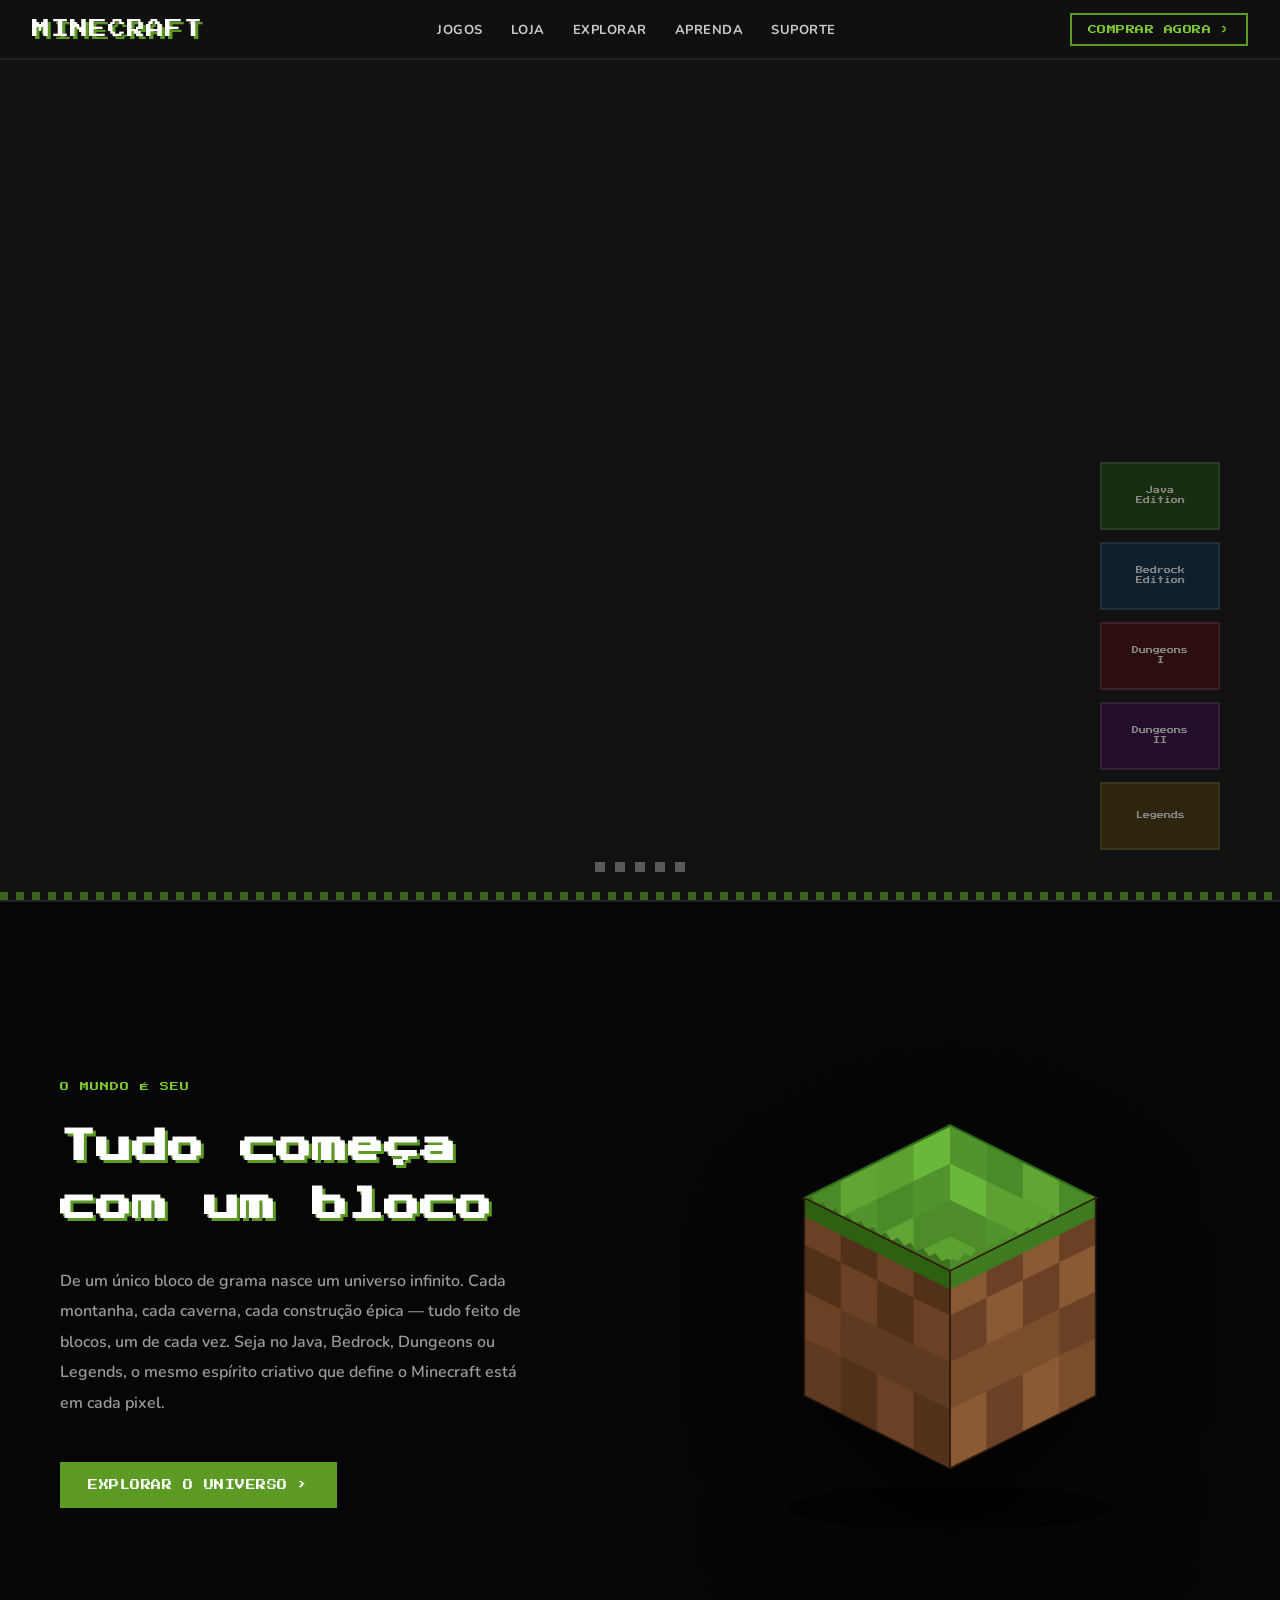
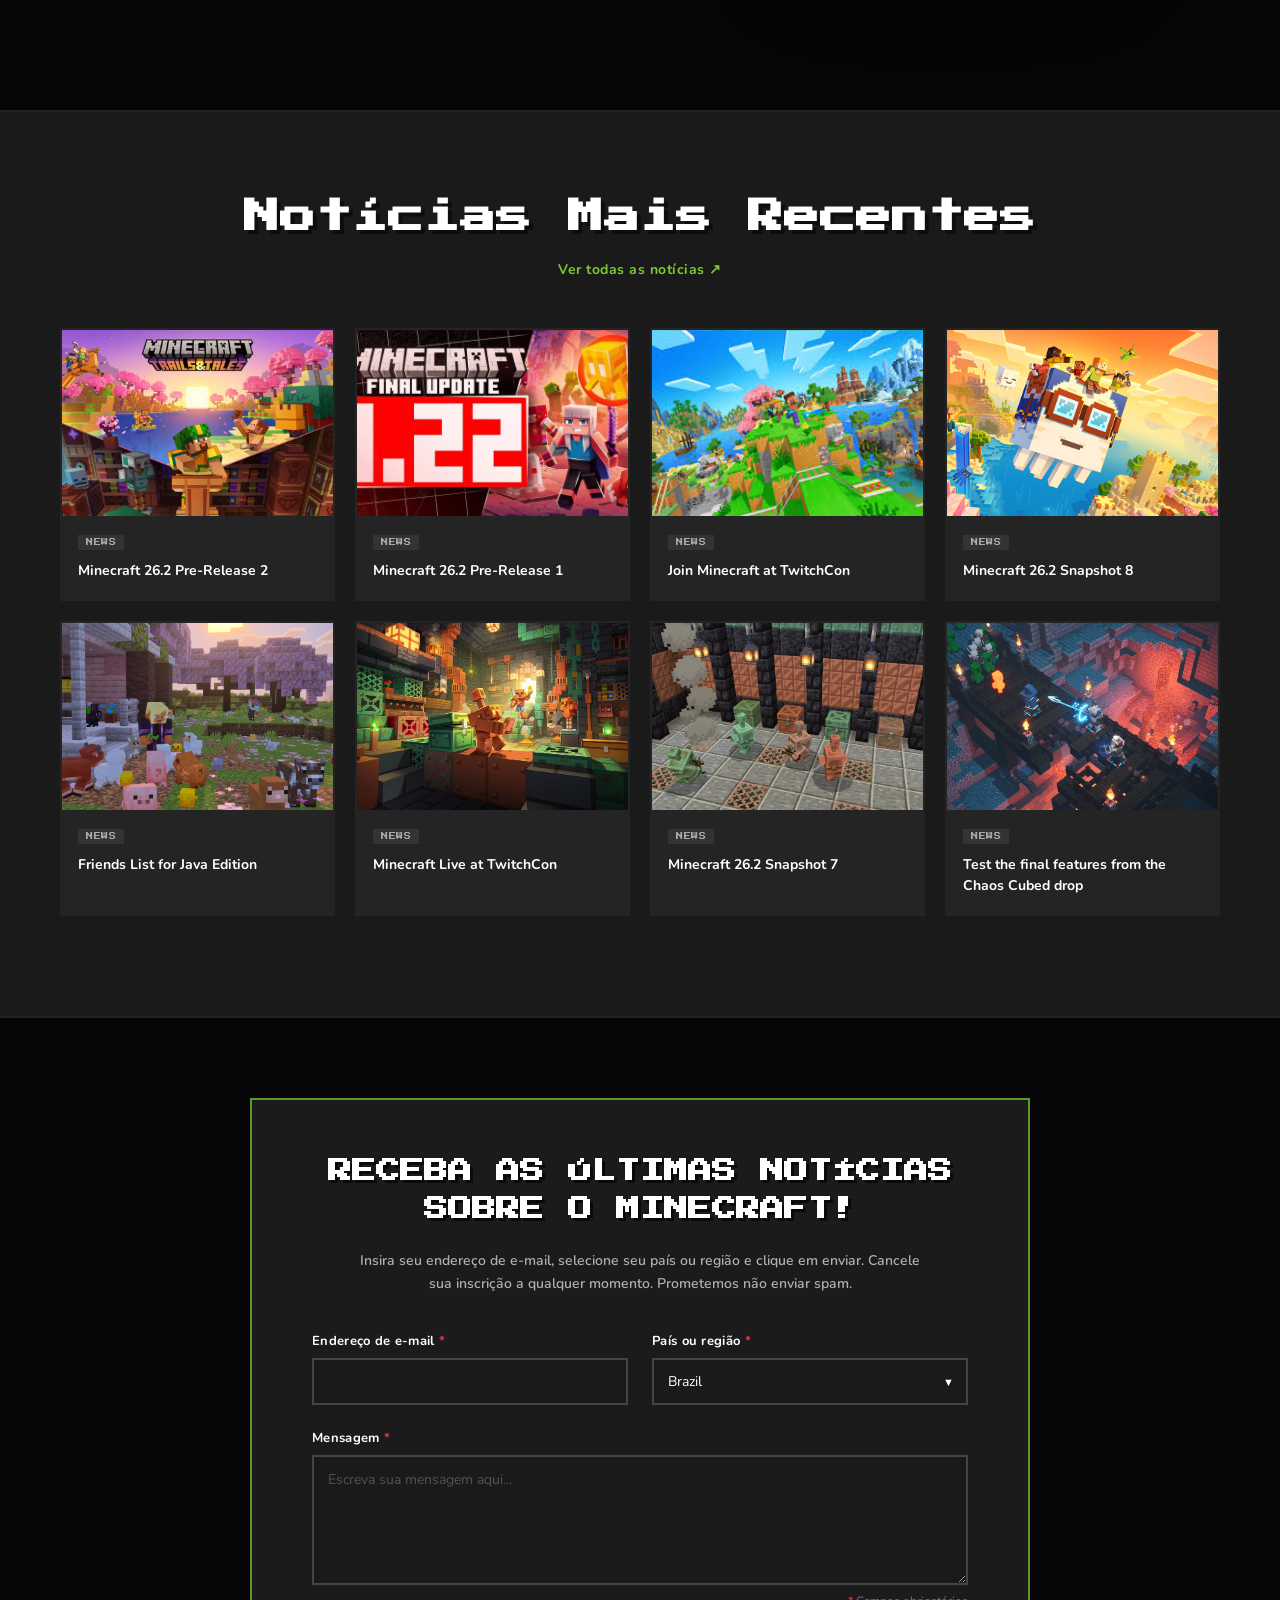
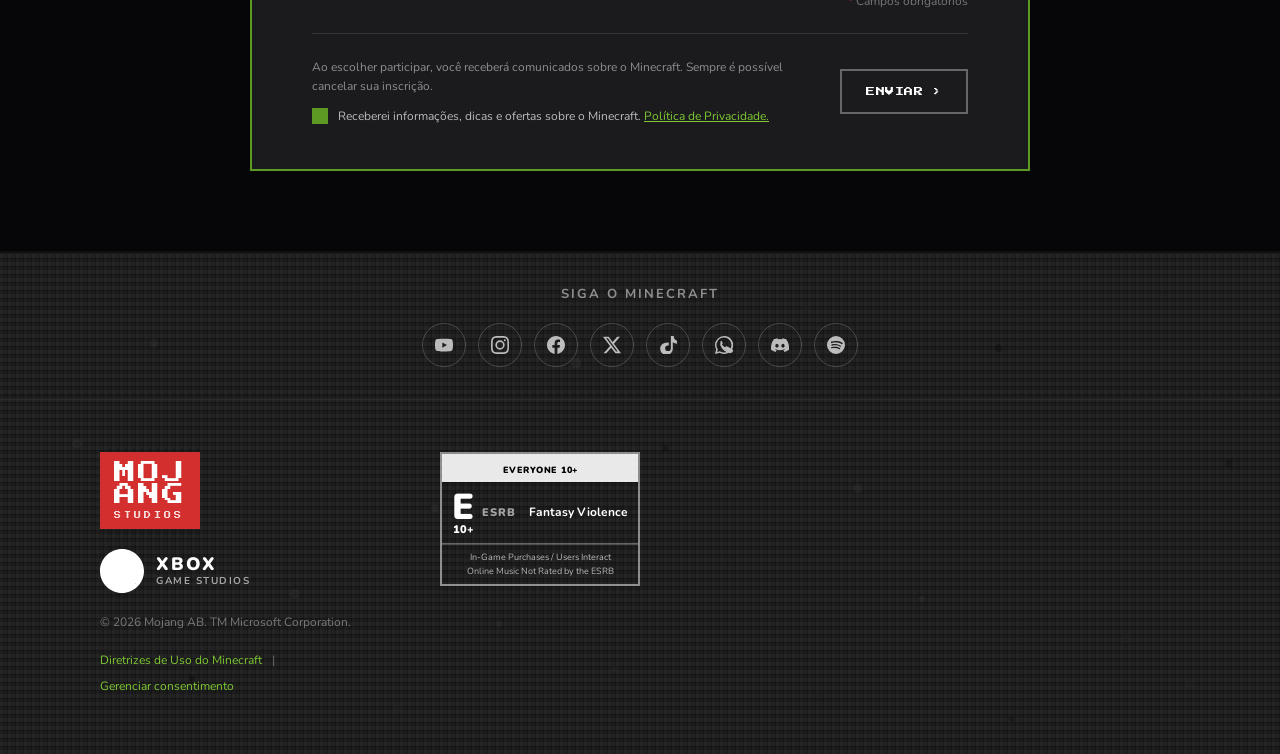
==== commit d169edbe: "loading e footer" ====
--- a/index.html
+++ b/index.html
@@ -7,6 +7,37 @@
     <link rel="stylesheet" href="style.css" />
   </head>
   <body>
+
+    <div class="loading-screen" id="loading">
+  <div class="loading-crack crack-1"></div>
+  <div class="loading-crack crack-2"></div>
+  <div class="loading-crack crack-3"></div>
+  <div class="loading-crack crack-4"></div>
+  <div class="loading-crack crack-5"></div>
+  <div class="loading-crack crack-6"></div>
+  <div class="loading-crack crack-7"></div>
+  <div class="loading-crack crack-8"></div>
+
+  <div class="loading-fragmento frag-1"></div>
+  <div class="loading-fragmento frag-2"></div>
+  <div class="loading-fragmento frag-3"></div>
+  <div class="loading-fragmento frag-4"></div>
+  <div class="loading-fragmento frag-5"></div>
+  <div class="loading-fragmento frag-6"></div>
+  <div class="loading-fragmento frag-7"></div>
+  <div class="loading-fragmento frag-8"></div>
+  <div class="loading-fragmento frag-9"></div>
+
+  <div class="loading-conteudo">
+    <div class="loading-logo">MINECRAFT</div>
+    <p class="loading-texto">Carregando o mundo...</p>
+    <div class="loading-barra-wrap">
+      <div class="loading-barra"></div>
+    </div>
+  </div>
+</div>
+
+
     <header>
       <nav>
         <span class="logo-nav">MINECRAFT</span>
@@ -926,94 +957,462 @@
         </div>
       </section>
 
-     <section class="secao-newsletter">
-  <div class="void-estrelas-newsletter">
-    <div class="estrela" style="left:2%;animation-delay:0s;animation-duration:6s;width:2px;height:2px"></div>
-    <div class="estrela" style="left:7%;animation-delay:1.2s;animation-duration:8s;width:1px;height:1px"></div>
-    <div class="estrela" style="left:13%;animation-delay:0.4s;animation-duration:7s;width:2px;height:2px"></div>
-    <div class="estrela" style="left:19%;animation-delay:2.8s;animation-duration:5s;width:1px;height:1px"></div>
-    <div class="estrela" style="left:25%;animation-delay:0.9s;animation-duration:9s;width:3px;height:3px"></div>
-    <div class="estrela" style="left:31%;animation-delay:3.5s;animation-duration:6s;width:1px;height:1px"></div>
-    <div class="estrela" style="left:37%;animation-delay:1.7s;animation-duration:8s;width:2px;height:2px"></div>
-    <div class="estrela" style="left:42%;animation-delay:0.2s;animation-duration:7s;width:1px;height:1px"></div>
-    <div class="estrela" style="left:48%;animation-delay:4.1s;animation-duration:5s;width:2px;height:2px"></div>
-    <div class="estrela" style="left:54%;animation-delay:2.3s;animation-duration:9s;width:1px;height:1px"></div>
-    <div class="estrela" style="left:60%;animation-delay:0.6s;animation-duration:6s;width:3px;height:3px"></div>
-    <div class="estrela" style="left:66%;animation-delay:3.9s;animation-duration:8s;width:1px;height:1px"></div>
-    <div class="estrela" style="left:72%;animation-delay:1.4s;animation-duration:7s;width:2px;height:2px"></div>
-    <div class="estrela" style="left:78%;animation-delay:0.8s;animation-duration:5s;width:1px;height:1px"></div>
-    <div class="estrela" style="left:84%;animation-delay:2.6s;animation-duration:9s;width:2px;height:2px"></div>
-    <div class="estrela" style="left:90%;animation-delay:4.4s;animation-duration:6s;width:1px;height:1px"></div>
-    <div class="estrela" style="left:96%;animation-delay:1.1s;animation-duration:8s;width:3px;height:3px"></div>
-    <div class="estrela" style="left:5%;animation-delay:3.2s;animation-duration:7s;width:1px;height:1px"></div>
-    <div class="estrela" style="left:11%;animation-delay:0.5s;animation-duration:5s;width:2px;height:2px"></div>
-    <div class="estrela" style="left:17%;animation-delay:4.8s;animation-duration:9s;width:1px;height:1px"></div>
-    <div class="estrela" style="left:23%;animation-delay:1.9s;animation-duration:6s;width:2px;height:2px"></div>
-    <div class="estrela" style="left:35%;animation-delay:0.3s;animation-duration:8s;width:1px;height:1px"></div>
-    <div class="estrela" style="left:47%;animation-delay:3.7s;animation-duration:7s;width:3px;height:3px"></div>
-    <div class="estrela" style="left:59%;animation-delay:2.1s;animation-duration:5s;width:1px;height:1px"></div>
-    <div class="estrela" style="left:71%;animation-delay:0.7s;animation-duration:9s;width:2px;height:2px"></div>
-    <div class="estrela" style="left:83%;animation-delay:4.6s;animation-duration:6s;width:1px;height:1px"></div>
-    <div class="estrela" style="left:95%;animation-delay:1.3s;animation-duration:8s;width:2px;height:2px"></div>
-    <div class="estrela" style="left:29%;animation-delay:2.9s;animation-duration:7s;width:1px;height:1px"></div>
-    <div class="estrela" style="left:43%;animation-delay:0.1s;animation-duration:5s;width:3px;height:3px"></div>
-    <div class="estrela" style="left:77%;animation-delay:3.4s;animation-duration:9s;width:1px;height:1px"></div>
+      <section class="secao-newsletter">
+        <div class="void-estrelas-newsletter">
+          <div
+            class="estrela"
+            style="
+              left: 2%;
+              animation-delay: 0s;
+              animation-duration: 6s;
+              width: 2px;
+              height: 2px;
+            "
+          ></div>
+          <div
+            class="estrela"
+            style="
+              left: 7%;
+              animation-delay: 1.2s;
+              animation-duration: 8s;
+              width: 1px;
+              height: 1px;
+            "
+          ></div>
+          <div
+            class="estrela"
+            style="
+              left: 13%;
+              animation-delay: 0.4s;
+              animation-duration: 7s;
+              width: 2px;
+              height: 2px;
+            "
+          ></div>
+          <div
+            class="estrela"
+            style="
+              left: 19%;
+              animation-delay: 2.8s;
+              animation-duration: 5s;
+              width: 1px;
+              height: 1px;
+            "
+          ></div>
+          <div
+            class="estrela"
+            style="
+              left: 25%;
+              animation-delay: 0.9s;
+              animation-duration: 9s;
+              width: 3px;
+              height: 3px;
+            "
+          ></div>
+          <div
+            class="estrela"
+            style="
+              left: 31%;
+              animation-delay: 3.5s;
+              animation-duration: 6s;
+              width: 1px;
+              height: 1px;
+            "
+          ></div>
+          <div
+            class="estrela"
+            style="
+              left: 37%;
+              animation-delay: 1.7s;
+              animation-duration: 8s;
+              width: 2px;
+              height: 2px;
+            "
+          ></div>
+          <div
+            class="estrela"
+            style="
+              left: 42%;
+              animation-delay: 0.2s;
+              animation-duration: 7s;
+              width: 1px;
+              height: 1px;
+            "
+          ></div>
+          <div
+            class="estrela"
+            style="
+              left: 48%;
+              animation-delay: 4.1s;
+              animation-duration: 5s;
+              width: 2px;
+              height: 2px;
+            "
+          ></div>
+          <div
+            class="estrela"
+            style="
+              left: 54%;
+              animation-delay: 2.3s;
+              animation-duration: 9s;
+              width: 1px;
+              height: 1px;
+            "
+          ></div>
+          <div
+            class="estrela"
+            style="
+              left: 60%;
+              animation-delay: 0.6s;
+              animation-duration: 6s;
+              width: 3px;
+              height: 3px;
+            "
+          ></div>
+          <div
+            class="estrela"
+            style="
+              left: 66%;
+              animation-delay: 3.9s;
+              animation-duration: 8s;
+              width: 1px;
+              height: 1px;
+            "
+          ></div>
+          <div
+            class="estrela"
+            style="
+              left: 72%;
+              animation-delay: 1.4s;
+              animation-duration: 7s;
+              width: 2px;
+              height: 2px;
+            "
+          ></div>
+          <div
+            class="estrela"
+            style="
+              left: 78%;
+              animation-delay: 0.8s;
+              animation-duration: 5s;
+              width: 1px;
+              height: 1px;
+            "
+          ></div>
+          <div
+            class="estrela"
+            style="
+              left: 84%;
+              animation-delay: 2.6s;
+              animation-duration: 9s;
+              width: 2px;
+              height: 2px;
+            "
+          ></div>
+          <div
+            class="estrela"
+            style="
+              left: 90%;
+              animation-delay: 4.4s;
+              animation-duration: 6s;
+              width: 1px;
+              height: 1px;
+            "
+          ></div>
+          <div
+            class="estrela"
+            style="
+              left: 96%;
+              animation-delay: 1.1s;
+              animation-duration: 8s;
+              width: 3px;
+              height: 3px;
+            "
+          ></div>
+          <div
+            class="estrela"
+            style="
+              left: 5%;
+              animation-delay: 3.2s;
+              animation-duration: 7s;
+              width: 1px;
+              height: 1px;
+            "
+          ></div>
+          <div
+            class="estrela"
+            style="
+              left: 11%;
+              animation-delay: 0.5s;
+              animation-duration: 5s;
+              width: 2px;
+              height: 2px;
+            "
+          ></div>
+          <div
+            class="estrela"
+            style="
+              left: 17%;
+              animation-delay: 4.8s;
+              animation-duration: 9s;
+              width: 1px;
+              height: 1px;
+            "
+          ></div>
+          <div
+            class="estrela"
+            style="
+              left: 23%;
+              animation-delay: 1.9s;
+              animation-duration: 6s;
+              width: 2px;
+              height: 2px;
+            "
+          ></div>
+          <div
+            class="estrela"
+            style="
+              left: 35%;
+              animation-delay: 0.3s;
+              animation-duration: 8s;
+              width: 1px;
+              height: 1px;
+            "
+          ></div>
+          <div
+            class="estrela"
+            style="
+              left: 47%;
+              animation-delay: 3.7s;
+              animation-duration: 7s;
+              width: 3px;
+              height: 3px;
+            "
+          ></div>
+          <div
+            class="estrela"
+            style="
+              left: 59%;
+              animation-delay: 2.1s;
+              animation-duration: 5s;
+              width: 1px;
+              height: 1px;
+            "
+          ></div>
+          <div
+            class="estrela"
+            style="
+              left: 71%;
+              animation-delay: 0.7s;
+              animation-duration: 9s;
+              width: 2px;
+              height: 2px;
+            "
+          ></div>
+          <div
+            class="estrela"
+            style="
+              left: 83%;
+              animation-delay: 4.6s;
+              animation-duration: 6s;
+              width: 1px;
+              height: 1px;
+            "
+          ></div>
+          <div
+            class="estrela"
+            style="
+              left: 95%;
+              animation-delay: 1.3s;
+              animation-duration: 8s;
+              width: 2px;
+              height: 2px;
+            "
+          ></div>
+          <div
+            class="estrela"
+            style="
+              left: 29%;
+              animation-delay: 2.9s;
+              animation-duration: 7s;
+              width: 1px;
+              height: 1px;
+            "
+          ></div>
+          <div
+            class="estrela"
+            style="
+              left: 43%;
+              animation-delay: 0.1s;
+              animation-duration: 5s;
+              width: 3px;
+              height: 3px;
+            "
+          ></div>
+          <div
+            class="estrela"
+            style="
+              left: 77%;
+              animation-delay: 3.4s;
+              animation-duration: 9s;
+              width: 1px;
+              height: 1px;
+            "
+          ></div>
+        </div>
+
+        <div class="newsletter-caixa">
+          <div class="newsletter-topo">
+            <h2 class="newsletter-titulo">
+              Receba as Últimas Notícias<br />sobre o Minecraft!
+            </h2>
+            <p class="newsletter-subtitulo">
+              Insira seu endereço de e-mail, selecione seu país ou região e
+              clique em enviar. Cancele sua inscrição a qualquer momento.
+              Prometemos não enviar spam.
+            </p>
+          </div>
+
+          <div class="newsletter-campos">
+            <div class="newsletter-campo-grupo">
+              <label class="newsletter-label"
+                >Endereço de e-mail <span class="obrigatorio">*</span></label
+              >
+              <input class="newsletter-input" type="email" placeholder="" />
+            </div>
+            <div class="newsletter-campo-grupo">
+              <label class="newsletter-label"
+                >País ou região <span class="obrigatorio">*</span></label
+              >
+              <div class="newsletter-select-wrap">
+                <select class="newsletter-select">
+                  <option>Brazil</option>
+                  <option>Portugal</option>
+                  <option>United States</option>
+                  <option>Argentina</option>
+                  <option>México</option>
+                </select>
+                <span class="newsletter-select-seta">▼</span>
+              </div>
+            </div>
+            <div class="newsletter-campo-grupo newsletter-campo-mensagem">
+              <label class="newsletter-label"
+                >Mensagem <span class="obrigatorio">*</span></label
+              >
+              <textarea
+                class="newsletter-textarea"
+                placeholder="Escreva sua mensagem aqui..."
+              ></textarea>
+            </div>
+          </div>
+
+          <p class="newsletter-obrigatorio-aviso">
+            <span class="obrigatorio">*</span> Campos obrigatórios
+          </p>
+
+          <div class="newsletter-rodape">
+            <div class="newsletter-rodape-texto">
+              <p class="newsletter-aviso-legal">
+                Ao escolher participar, você receberá comunicados sobre o
+                Minecraft. Sempre é possível cancelar sua inscrição.
+              </p>
+              <label class="newsletter-checkbox-label">
+                <input type="checkbox" class="newsletter-checkbox" />
+                <span class="newsletter-checkbox-custom"></span>
+                <span
+                  >Receberei informações, dicas e ofertas sobre o Minecraft.
+                  <a href="#" class="newsletter-link"
+                    >Política de Privacidade.</a
+                  >
+                </span>
+              </label>
+            </div>
+            <button class="newsletter-btn">ENVIAR ›</button>
+          </div>
+        </div>
+      </section>
+    </main>
+
+    <footer class="footer">
+
+  <div class="footer-social">
+    <p class="footer-social-titulo">SIGA O MINECRAFT</p>
+    <div class="footer-social-icons">
+      <a href="#" class="footer-social-icon" aria-label="YouTube">
+        <svg viewBox="0 0 24 24" fill="currentColor"><path d="M23.5 6.2a3 3 0 0 0-2.1-2.1C19.5 3.5 12 3.5 12 3.5s-7.5 0-9.4.6A3 3 0 0 0 .5 6.2 31 31 0 0 0 0 12a31 31 0 0 0 .5 5.8 3 3 0 0 0 2.1 2.1c1.9.6 9.4.6 9.4.6s7.5 0 9.4-.6a3 3 0 0 0 2.1-2.1A31 31 0 0 0 24 12a31 31 0 0 0-.5-5.8zM9.7 15.5V8.5l6.3 3.5-6.3 3.5z"/></svg>
+      </a>
+      <a href="#" class="footer-social-icon" aria-label="Instagram">
+        <svg viewBox="0 0 24 24" fill="currentColor"><path d="M12 2.2c3.2 0 3.6 0 4.9.1 3.3.1 4.8 1.7 4.9 4.9.1 1.3.1 1.6.1 4.8 0 3.2 0 3.6-.1 4.8-.1 3.2-1.7 4.8-4.9 4.9-1.3.1-1.6.1-4.9.1-3.2 0-3.6 0-4.8-.1-3.3-.1-4.8-1.7-4.9-4.9C2.2 15.6 2.2 15.2 2.2 12c0-3.2 0-3.6.1-4.8C2.4 3.9 4 2.3 7.2 2.3c1.2-.1 1.6-.1 4.8-.1zM12 0C8.7 0 8.3 0 7.1.1 2.7.3.3 2.7.1 7.1.0 8.3 0 8.7 0 12c0 3.3 0 3.7.1 4.9.2 4.4 2.6 6.8 7 7C8.3 24 8.7 24 12 24c3.3 0 3.7 0 4.9-.1 4.4-.2 6.8-2.6 7-7 .1-1.2.1-1.6.1-4.9 0-3.3 0-3.7-.1-4.9C23.7 2.7 21.3.3 16.9.1 15.7 0 15.3 0 12 0zm0 5.8a6.2 6.2 0 1 0 0 12.4A6.2 6.2 0 0 0 12 5.8zm0 10.2a4 4 0 1 1 0-8 4 4 0 0 1 0 8zm6.4-11.8a1.4 1.4 0 1 0 0 2.8 1.4 1.4 0 0 0 0-2.8z"/></svg>
+      </a>
+      <a href="#" class="footer-social-icon" aria-label="Facebook">
+        <svg viewBox="0 0 24 24" fill="currentColor"><path d="M24 12.1C24 5.4 18.6 0 12 0S0 5.4 0 12.1C0 18.1 4.4 23 10.1 24v-8.4H7.1v-3.5h3V9.4c0-3 1.8-4.7 4.5-4.7 1.3 0 2.7.2 2.7.2v3h-1.5c-1.5 0-2 .9-2 1.9v2.3h3.4l-.5 3.5h-2.8V24C19.6 23 24 18.1 24 12.1z"/></svg>
+      </a>
+      <a href="#" class="footer-social-icon" aria-label="X (Twitter)">
+        <svg viewBox="0 0 24 24" fill="currentColor"><path d="M18.9 1h3.7l-8 9.2L24 23h-7.4l-5.8-7.5L4.5 23H.8l8.6-9.8L0 1h7.6l5.2 7.1L18.9 1zm-1.3 19.8h2L6.5 3.1H4.3L17.6 20.8z"/></svg>
+      </a>
+      <a href="#" class="footer-social-icon" aria-label="TikTok">
+        <svg viewBox="0 0 24 24" fill="currentColor"><path d="M19.6 0h-3.8v16.3a3.8 3.8 0 0 1-3.8 3.8 3.8 3.8 0 0 1-3.8-3.8 3.8 3.8 0 0 1 3.8-3.8c.4 0 .7 0 1 .1V8.7c-.3 0-.7-.1-1-.1C5.4 8.6 1.6 12.4 1.6 17s3.8 8.4 8.4 8.4S18.4 21.6 18.4 17V8.2a11.8 11.8 0 0 0 6.9 2.2V6.6a7 7 0 0 1-5.7-6.6z"/></svg>
+      </a>
+      <a href="#" class="footer-social-icon" aria-label="WhatsApp">
+        <svg viewBox="0 0 24 24" fill="currentColor"><path d="M17.5 14.4c-.3-.1-1.7-.8-1.9-.9-.3-.1-.5-.1-.7.1-.2.3-.8.9-1 1.1-.2.2-.3.2-.6.1-.3-.2-1.2-.4-2.3-1.4-.8-.7-1.4-1.6-1.6-1.9-.2-.3 0-.5.1-.6.1-.1.3-.3.4-.5.1-.1.2-.3.3-.5.1-.2 0-.4 0-.5-.1-.2-.7-1.6-.9-2.2-.2-.6-.5-.5-.7-.5h-.6c-.2 0-.5.1-.8.4C8 8 7 9 7 11.1c0 2 1.5 4 1.7 4.3.2.3 2.9 4.5 7.1 6.1 1 .4 1.8.6 2.4.8 1 .3 2 .3 2.7.2.8-.1 2.5-1 2.9-2 .3-.9.3-1.7.2-1.9-.1-.2-.3-.3-.6-.4zM12.1 22h-.1a10 10 0 0 1-5.1-1.4l-.4-.2-3.7 1 1-3.6-.2-.4A10 10 0 0 1 12 2a10 10 0 0 1 10 10 10 10 0 0 1-9.9 10zM12 0A12 12 0 0 0 0 12c0 2.1.6 4.2 1.6 6L0 24l6.3-1.6A12 12 0 1 0 12 0z"/></svg>
+      </a>
+      <a href="#" class="footer-social-icon" aria-label="Discord">
+        <svg viewBox="0 0 24 24" fill="currentColor"><path d="M20.3 4.4A19.8 19.8 0 0 0 15.4 3c-.2.4-.5.9-.7 1.3a18.3 18.3 0 0 0-5.5 0A13.3 13.3 0 0 0 8.5 3 19.9 19.9 0 0 0 3.6 4.4C.5 9.1-.3 13.7.1 18.2a20 20 0 0 0 6.1 3.1c.5-.7.9-1.4 1.3-2.2-.7-.3-1.4-.6-2-1l.5-.4a14.2 14.2 0 0 0 12.1 0l.5.4c-.7.4-1.3.7-2 1 .4.8.8 1.5 1.3 2.2a19.9 19.9 0 0 0 6.1-3.1c.5-5.2-.8-9.7-3.7-13.8zM8 15.4c-1.2 0-2.2-1.1-2.2-2.5S6.8 10.4 8 10.4s2.2 1.1 2.2 2.5S9.2 15.4 8 15.4zm8 0c-1.2 0-2.2-1.1-2.2-2.5s1-2.5 2.2-2.5 2.2 1.1 2.2 2.5-1 2.5-2.2 2.5z"/></svg>
+      </a>
+      <a href="#" class="footer-social-icon" aria-label="Spotify">
+        <svg viewBox="0 0 24 24" fill="currentColor"><path d="M12 0a12 12 0 1 0 0 24A12 12 0 0 0 12 0zm5.5 17.3a.75.75 0 0 1-1 .2c-2.8-1.7-6.3-2.1-10.4-1.1a.75.75 0 1 1-.3-1.5c4.5-1 8.4-.6 11.5 1.3a.75.75 0 0 1 .2 1.1zm1.5-3.3a.94.94 0 0 1-1.3.3C14.5 12.4 10.3 12 7 12.9a.94.94 0 0 1-.5-1.8c3.8-1 8.3-.5 11.5 1.6a.94.94 0 0 1 .5 1.3zm.1-3.4c-3.4-2-9-2.2-12.2-1.2a1.13 1.13 0 1 1-.7-2.1c3.7-1.1 9.9-.9 13.8 1.4a1.13 1.13 0 1 1-1 1.9z"/></svg>
+      </a>
+    </div>
   </div>
 
-  <div class="newsletter-caixa">
-
-    <div class="newsletter-topo">
-      <h2 class="newsletter-titulo">Receba as Últimas Notícias<br>sobre o Minecraft!</h2>
-      <p class="newsletter-subtitulo">Insira seu endereço de e-mail, selecione seu país ou região e clique em enviar. Cancele sua inscrição a qualquer momento. Prometemos não enviar spam.</p>
+  <div class="footer-corpo">
+    <div class="footer-marcas">
+      <div class="footer-logo-mojang">
+        <div class="mojang-box">
+          <span class="mojang-moj">MOJ</span>
+          <span class="mojang-ang">ANG</span>
+          <span class="mojang-studios">STUDIOS</span>
+        </div>
+      </div>
+      <div class="footer-logo-xbox">
+        <svg class="xbox-icon" viewBox="0 0 24 24" fill="currentColor"><path d="M12 0C5.4 0 0 5.4 0 12s5.4 12 12 12 12-5.4 12-12S18.6 0 12 0zM6.6 4.5c.1 0 .1 0 0 0 1.4.9 3.5 2.9 5.4 5.4 1.9-2.5 4-4.5 5.4-5.4C15.7 3.2 13.9 2.5 12 2.5c-1.9 0-3.8.7-5.4 2zm-2 2.1C3.2 8.1 2.5 10 2.5 12c0 2.6 1 5 2.7 6.8C5.5 17 6 13.4 7.6 10.4 6.8 8.7 6 7.1 4.6 6.6zM12 21.5c1.9 0 3.7-.7 5.1-1.8-1.3-1.7-3.2-3-5.1-3s-3.8 1.3-5.1 3c1.4 1.1 3.2 1.8 5.1 1.8zm7.3-2.7C21 17 22 14.5 22 12c0-2-.7-3.9-1.8-5.4-1.4.5-2.2 2.1-3 3.8 1.6 3 2.1 6.6 2.4 8.4h-.3z"/></svg>
+        <div class="xbox-texto">
+          <span class="xbox-linha1">XBOX</span>
+          <span class="xbox-linha2">GAME STUDIOS</span>
+        </div>
+      </div>
+      <p class="footer-copyright">© 2026 Mojang AB. TM Microsoft Corporation.</p>
+      <p class="footer-links-legais">
+        <a href="#">Diretrizes de Uso do Minecraft</a>
+        <span>|</span>
+        <a href="#">Gerenciar consentimento</a>
+      </p>
     </div>
 
-    <div class="newsletter-campos">
-      <div class="newsletter-campo-grupo">
-        <label class="newsletter-label">Endereço de e-mail <span class="obrigatorio">*</span></label>
-        <input class="newsletter-input" type="email" placeholder="" />
-      </div>
-      <div class="newsletter-campo-grupo">
-        <label class="newsletter-label">País ou região <span class="obrigatorio">*</span></label>
-        <div class="newsletter-select-wrap">
-          <select class="newsletter-select">
-            <option>Brazil</option>
-            <option>Portugal</option>
-            <option>United States</option>
-            <option>Argentina</option>
-            <option>México</option>
-          </select>
-          <span class="newsletter-select-seta">▼</span>
-        </div>
-      </div>
-      <div class="newsletter-campo-grupo newsletter-campo-mensagem">
-        <label class="newsletter-label">Mensagem <span class="obrigatorio">*</span></label>
-        <textarea class="newsletter-textarea" placeholder="Escreva sua mensagem aqui..."></textarea>
+   
+
+    <div class="footer-esrb">
+      <div class="esrb-caixa">
+        <div class="esrb-topo">
+          <span class="esrb-everyone">EVERYONE 10+</span>
+        </div>
+        <div class="esrb-meio">
+          <div class="esrb-letra-wrap">
+            <span class="esrb-e">E</span>
+            <span class="esrb-10">10+</span>
+          </div>
+          <span class="esrb-nome">ESRB</span>
+          <p class="esrb-descricao">Fantasy Violence</p>
+        </div>
+        <div class="esrb-rodape">
+          <p>In-Game Purchases / Users Interact</p>
+          <p>Online Music Not Rated by the ESRB</p>
+        </div>
       </div>
     </div>
-
-    <p class="newsletter-obrigatorio-aviso">
-      <span class="obrigatorio">*</span> Campos obrigatórios
-    </p>
-
-    <div class="newsletter-rodape">
-      <div class="newsletter-rodape-texto">
-        <p class="newsletter-aviso-legal">
-          Ao escolher participar, você receberá comunicados sobre o Minecraft. Sempre é possível cancelar sua inscrição.
-        </p>
-        <label class="newsletter-checkbox-label">
-          <input type="checkbox" class="newsletter-checkbox" />
-          <span class="newsletter-checkbox-custom"></span>
-          <span>Receberei informações, dicas e ofertas sobre o Minecraft.
-            <a href="#" class="newsletter-link">Política de Privacidade.</a>
-          </span>
-        </label>
-      </div>
-      <button class="newsletter-btn">ENVIAR ›</button>
-    </div>
-
   </div>
-</section>
-
-    </main>
+
+</footer>
+
   </body>
 </html>
--- a/style.css
+++ b/style.css
@@ -30,6 +30,152 @@
   color: #fff;
   overflow-x: hidden;
 }
+
+.loading-screen {
+  position: fixed;
+  inset: 0;
+  z-index: 9999;
+  background-color: #1a1a1a;
+  background-image: url('image/quebrando_animated.gif');
+  background-size: 100vh;
+  background-repeat: repeat;
+  display: flex;
+  align-items: center;
+  justify-content: center;
+  animation: loading-sair 0.6s ease-in forwards;
+  animation-delay: 3.4s;
+  overflow: hidden;
+}
+
+@keyframes loading-sair {
+  0%   { opacity: 1; transform: scale(1);    pointer-events: all; }
+  60%  { opacity: 1; transform: scale(1.04); }
+  100% { opacity: 0; transform: scale(1.08); pointer-events: none; visibility: hidden; }
+}
+
+
+.loading-crack {
+  position: absolute;
+  background: #000;
+  transform-origin: center;
+  animation: crack-aparecer 0.15s ease-out forwards;
+  opacity: 0;
+  z-index: 2;
+}
+
+.crack-1 { width: 3px; height: 35vh; top: 30%; left: 48%; transform: rotate(12deg);  animation-delay: 2.0s; }
+.crack-2 { width: 2px; height: 25vh; top: 20%; left: 49%; transform: rotate(-8deg);  animation-delay: 2.1s; }
+.crack-3 { width: 3px; height: 30vh; top: 50%; left: 47%; transform: rotate(25deg);  animation-delay: 2.2s; }
+.crack-4 { width: 2px; height: 28vh; top: 40%; left: 51%; transform: rotate(-18deg); animation-delay: 2.15s; }
+.crack-5 { width: 2px; height: 20vh; top: 15%; left: 46%; transform: rotate(5deg);   animation-delay: 2.3s; }
+.crack-6 { width: 3px; height: 22vh; top: 60%; left: 52%; transform: rotate(-30deg); animation-delay: 2.25s; }
+.crack-7 { width: 2px; height: 18vh; top: 10%; left: 50%; transform: rotate(40deg);  animation-delay: 2.35s; }
+.crack-8 { width: 2px; height: 24vh; top: 70%; left: 48%; transform: rotate(-15deg); animation-delay: 2.4s; }
+
+@keyframes crack-aparecer {
+  0%   { opacity: 0; transform: scaleY(0) rotate(inherit); }
+  100% { opacity: 1; transform: scaleY(1) rotate(inherit); }
+}
+
+
+.loading-fragmento {
+  position: absolute;
+  background-image: url('image/quebrando_animated.gif');
+  background-size: 180px 180px;
+  border: 1px solid rgba(0,0,0,.4);
+  opacity: 0;
+  z-index: 3;
+  animation: frag-voar 0.5s ease-in forwards;
+}
+
+.frag-1 { width: 18vw; height: 22vh; top: 0;   left: 0;   background-position: 0 0;       animation-delay: 2.8s; }
+.frag-2 { width: 22vw; height: 18vh; top: 0;   left: 20%; background-position: -40px 0;   animation-delay: 2.85s; }
+.frag-3 { width: 16vw; height: 25vh; top: 0;   left: 42%; background-position: -80px 0;   animation-delay: 2.8s; }
+.frag-4 { width: 24vw; height: 20vh; top: 0;   right: 0;  background-position: -120px 0;  animation-delay: 2.9s; }
+.frag-5 { width: 20vw; height: 28vh; top: 22%; left: 0;   background-position: 0 -40px;   animation-delay: 2.85s; }
+.frag-6 { width: 26vw; height: 24vh; top: 38%; right: 0;  background-position: -100px -40px; animation-delay: 2.8s; }
+.frag-7 { width: 22vw; height: 30vh; bottom: 0; left: 0;  background-position: 0 -80px;   animation-delay: 2.9s; }
+.frag-8 { width: 28vw; height: 26vh; bottom: 0; left: 22%; background-position: -60px -80px; animation-delay: 2.85s; }
+.frag-9 { width: 20vw; height: 28vh; bottom: 0; right: 0; background-position: -120px -80px; animation-delay: 2.8s; }
+
+@keyframes frag-voar {
+  0%   { opacity: 1; transform: translate(0, 0) rotate(0deg) scale(1); }
+  100% { opacity: 0; transform: translate(var(--tx, 0), var(--ty, 0)) rotate(var(--tr, 0deg)) scale(0.4); }
+}
+
+.frag-1 { --tx: -15vw; --ty: -20vh; --tr: -18deg; }
+.frag-2 { --tx: -5vw;  --ty: -25vh; --tr: 10deg; }
+.frag-3 { --tx: 5vw;   --ty: -22vh; --tr: -8deg; }
+.frag-4 { --tx: 18vw;  --ty: -20vh; --tr: 15deg; }
+.frag-5 { --tx: -20vw; --ty: 5vh;   --tr: -22deg; }
+.frag-6 { --tx: 20vw;  --ty: 8vh;   --tr: 20deg; }
+.frag-7 { --tx: -18vw; --ty: 22vh;  --tr: -12deg; }
+.frag-8 { --tx: 2vw;   --ty: 25vh;  --tr: 8deg; }
+.frag-9 { --tx: 20vw;  --ty: 20vh;  --tr: -16deg; }
+
+/* Conteúdo central */
+.loading-conteudo {
+  position: relative;
+  z-index: 4;
+  text-align: center;
+  display: flex;
+  flex-direction: column;
+  align-items: center;
+  gap: 16px;
+}
+
+.loading-logo {
+  font-family: 'Press Start 2P', monospace;
+  font-size: clamp(28px, 5vw, 64px);
+  color: #fff;
+  text-shadow:
+    4px 4px 0 #5c9a24,
+    8px 8px 0 rgba(0,0,0,.5);
+  letter-spacing: 2px;
+  animation: logo-pulsar 1s ease-in-out infinite alternate;
+}
+
+@keyframes logo-pulsar {
+  from { text-shadow: 4px 4px 0 #5c9a24, 8px 8px 0 rgba(0,0,0,.5); }
+  to   { text-shadow: 4px 4px 0 #7ec832, 10px 10px 0 rgba(0,0,0,.5); }
+}
+
+.loading-texto {
+  font-family: 'Press Start 2P', monospace;
+  font-size: 10px;
+  color: rgba(255,255,255,.7);
+  letter-spacing: 1px;
+  animation: piscar 1s step-end infinite;
+}
+
+@keyframes piscar {
+  0%, 100% { opacity: 1; }
+  50%       { opacity: 0; }
+}
+
+.loading-barra-wrap {
+  width: 280px;
+  height: 14px;
+  border: 3px solid rgba(255,255,255,.4);
+  background: rgba(0,0,0,.5);
+  overflow: hidden;
+}
+
+.loading-barra {
+  height: 100%;
+  width: 0%;
+  background: #5c9a24;
+  animation: barra-encher 2.8s linear forwards;
+}
+
+@keyframes barra-encher {
+  0%    { width: 0%; }
+  30%   { width: 35%; }
+  60%   { width: 70%; }
+  85%   { width: 88%; }
+  100%  { width: 100%; }
+}
+
 
 nav {
   position: fixed;
@@ -686,21 +832,21 @@
   margin-bottom: 48px;
 }
 .noticias-titulo {
-  font-family: 'Press Start 2P', monospace;
+  font-family: "Press Start 2P", monospace;
   font-size: clamp(18px, 2.8vw, 36px);
   color: #fff;
-  text-shadow: 4px 4px 0 rgba(0,0,0,.5);
+  text-shadow: 4px 4px 0 rgba(0, 0, 0, 0.5);
   margin-bottom: 16px;
   line-height: 1.4;
 }
 .noticias-ver-todas {
-  font-family: 'Nunito', sans-serif;
+  font-family: "Nunito", sans-serif;
   font-size: 14px;
   font-weight: 700;
   color: var(--verde-claro);
   text-decoration: none;
-  letter-spacing: .5px;
-  transition: color .2s;
+  letter-spacing: 0.5px;
+  transition: color 0.2s;
 }
 .noticias-ver-todas:hover {
   color: #fff;
@@ -716,7 +862,9 @@
   background: #242424;
   cursor: pointer;
   overflow: hidden;
-  transition: transform .2s, border-color .2s;
+  transition:
+    transform 0.2s,
+    border-color 0.2s;
   border: 2px solid transparent;
 }
 .noticia-card:hover {
@@ -730,29 +878,53 @@
   background-size: cover;
   background-position: center;
 }
-.noticia-thumb-1 { background-color: #2a4a6e; background-image: url('image/mine1.avif'); } 
-.noticia-thumb-2 { background-color: #3a5c2a; background-image: url('image/mine2.jpg');}
-.noticia-thumb-3 { background-color: #6e2a6e; background-image: url('image/mine3.jpg');}
-.noticia-thumb-4 { background-color: #4a3a1a; background-image: url('image/mine4.jpg');}
-.noticia-thumb-5 { background-color: #2e6e2e; background-image: url('image/mine5.png')}
-.noticia-thumb-6 { background-color: #6e2a2a; background-image: url('image/mine6.avif');}
-.noticia-thumb-7 { background-color: #1a3a5c; background-image: url('image/mine7.png');}
-.noticia-thumb-8 { background-color: #5c3a1a; background-image: url('image/mine8.jpg');}
+.noticia-thumb-1 {
+  background-color: #2a4a6e;
+  background-image: url("image/mine1.avif");
+}
+.noticia-thumb-2 {
+  background-color: #3a5c2a;
+  background-image: url("image/mine2.jpg");
+}
+.noticia-thumb-3 {
+  background-color: #6e2a6e;
+  background-image: url("image/mine3.jpg");
+}
+.noticia-thumb-4 {
+  background-color: #4a3a1a;
+  background-image: url("image/mine4.jpg");
+}
+.noticia-thumb-5 {
+  background-color: #2e6e2e;
+  background-image: url("image/mine5.png");
+}
+.noticia-thumb-6 {
+  background-color: #6e2a2a;
+  background-image: url("image/mine6.avif");
+}
+.noticia-thumb-7 {
+  background-color: #1a3a5c;
+  background-image: url("image/mine7.png");
+}
+.noticia-thumb-8 {
+  background-color: #5c3a1a;
+  background-image: url("image/mine8.jpg");
+}
 .noticia-info {
   padding: 14px 16px 18px;
 }
 .noticia-tag {
-  font-family: 'Press Start 2P', monospace;
+  font-family: "Press Start 2P", monospace;
   font-size: 7px;
   background: #333;
   color: #aaa;
   padding: 4px 8px;
   display: inline-block;
   margin-bottom: 10px;
-  letter-spacing: .5px;
+  letter-spacing: 0.5px;
 }
 .noticia-nome {
-  font-family: 'Nunito', sans-serif;
+  font-family: "Nunito", sans-serif;
   font-size: 14px;
   font-weight: 700;
   color: #fff;
@@ -803,20 +975,20 @@
 }
 
 .newsletter-titulo {
-  font-family: 'Press Start 2P', monospace;
+  font-family: "Press Start 2P", monospace;
   font-size: clamp(14px, 2vw, 24px);
   line-height: 1.6;
   color: #fff;
-  text-shadow: 3px 3px 0 rgba(0,0,0,.6);
+  text-shadow: 3px 3px 0 rgba(0, 0, 0, 0.6);
   margin-bottom: 20px;
   text-transform: uppercase;
 }
 
 .newsletter-subtitulo {
-  font-family: 'Nunito', sans-serif;
+  font-family: "Nunito", sans-serif;
   font-size: 14px;
   font-weight: 600;
-  color: rgba(255,255,255,.65);
+  color: rgba(255, 255, 255, 0.65);
   line-height: 1.7;
   max-width: 580px;
   margin: 0 auto;
@@ -836,11 +1008,11 @@
 }
 
 .newsletter-label {
-  font-family: 'Nunito', sans-serif;
+  font-family: "Nunito", sans-serif;
   font-size: 13px;
   font-weight: 700;
   color: #fff;
-  letter-spacing: .3px;
+  letter-spacing: 0.3px;
 }
 
 .obrigatorio {
@@ -851,11 +1023,11 @@
   background: #1a1a1a;
   border: 2px solid #444;
   color: #fff;
-  font-family: 'Nunito', sans-serif;
+  font-family: "Nunito", sans-serif;
   font-size: 14px;
   padding: 12px 14px;
   outline: none;
-  transition: border-color .2s;
+  transition: border-color 0.2s;
   width: 100%;
 }
 
@@ -872,13 +1044,13 @@
   background: #1a1a1a;
   border: 2px solid #444;
   color: #fff;
-  font-family: 'Nunito', sans-serif;
+  font-family: "Nunito", sans-serif;
   font-size: 14px;
   padding: 12px 40px 12px 14px;
   outline: none;
   width: 100%;
   cursor: pointer;
-  transition: border-color .2s;
+  transition: border-color 0.2s;
 }
 
 .newsletter-select:focus {
@@ -901,9 +1073,9 @@
 }
 
 .newsletter-obrigatorio-aviso {
-  font-family: 'Nunito', sans-serif;
+  font-family: "Nunito", sans-serif;
   font-size: 12px;
-  color: rgba(255,255,255,.4);
+  color: rgba(255, 255, 255, 0.4);
   text-align: right;
   margin-bottom: 24px;
 }
@@ -925,9 +1097,9 @@
 }
 
 .newsletter-aviso-legal {
-  font-family: 'Nunito', sans-serif;
+  font-family: "Nunito", sans-serif;
   font-size: 12px;
-  color: rgba(255,255,255,.5);
+  color: rgba(255, 255, 255, 0.5);
   line-height: 1.6;
 }
 
@@ -935,9 +1107,9 @@
   display: flex;
   align-items: flex-start;
   gap: 10px;
-  font-family: 'Nunito', sans-serif;
+  font-family: "Nunito", sans-serif;
   font-size: 12px;
-  color: rgba(255,255,255,.7);
+  color: rgba(255, 255, 255, 0.7);
   cursor: pointer;
   line-height: 1.5;
 }
@@ -965,16 +1137,18 @@
 }
 
 .newsletter-btn {
-  font-family: 'Press Start 2P', monospace;
+  font-family: "Press Start 2P", monospace;
   font-size: 9px;
   padding: 16px 24px;
   background: transparent;
   border: 2px solid #666;
   color: #fff;
   cursor: pointer;
-  letter-spacing: .5px;
+  letter-spacing: 0.5px;
   white-space: nowrap;
-  transition: background .2s, border-color .2s;
+  transition:
+    background 0.2s,
+    border-color 0.2s;
 }
 
 .newsletter-btn:hover {
@@ -1009,11 +1183,11 @@
   background: #1a1a1a;
   border: 2px solid #444;
   color: #fff;
-  font-family: 'Nunito', sans-serif;
+  font-family: "Nunito", sans-serif;
   font-size: 14px;
   padding: 12px 14px;
   outline: none;
-  transition: border-color .2s;
+  transition: border-color 0.2s;
   width: 100%;
   height: 130px;
   resize: vertical;
@@ -1025,8 +1199,339 @@
 }
 
 .newsletter-textarea::placeholder {
-  color: rgba(255,255,255,.25);
-}
+  color: rgba(255, 255, 255, 0.25);
+}
+
+.footer {
+  position: relative;
+  background-color: #1a1a1a;
+  background-image:
+    repeating-linear-gradient(
+      0deg,
+      transparent,
+      transparent 7px,
+      rgba(0,0,0,.18) 7px,
+      rgba(0,0,0,.18) 8px
+    ),
+    repeating-linear-gradient(
+      90deg,
+      transparent,
+      transparent 7px,
+      rgba(0,0,0,.18) 7px,
+      rgba(0,0,0,.18) 8px
+    ),
+    repeating-linear-gradient(
+      0deg,
+      rgba(255,255,255,.03) 0px,
+      rgba(255,255,255,.03) 4px,
+      transparent 4px,
+      transparent 8px
+    ),
+    repeating-linear-gradient(
+      90deg,
+      rgba(80,80,80,.07) 0px,
+      rgba(80,80,80,.07) 3px,
+      transparent 3px,
+      transparent 8px
+    );
+  border-top: 2px solid #111;
+}
+
+.footer::before {
+  content: '';
+  position: absolute;
+  inset: 0;
+  background-image:
+    radial-gradient(circle at 12% 18%, rgba(60,60,60,.25) 4px, transparent 4px),
+    radial-gradient(circle at 28% 7%,  rgba(30,30,30,.3)  3px, transparent 3px),
+    radial-gradient(circle at 45% 22%, rgba(70,70,70,.2)  5px, transparent 5px),
+    radial-gradient(circle at 63% 11%, rgba(40,40,40,.28) 3px, transparent 3px),
+    radial-gradient(circle at 78% 19%, rgba(0, 0, 0, 0.22) 4px, transparent 4px),
+    radial-gradient(circle at 91% 8%,  rgba(25,25,25,.3)  3px, transparent 3px),
+    radial-gradient(circle at 6%  38%, rgba(65,65,65,.18) 5px, transparent 5px),
+    radial-gradient(circle at 19% 44%, rgba(35,35,35,.25) 3px, transparent 3px),
+    radial-gradient(circle at 34% 51%, rgba(75,75,75,.2)  4px, transparent 4px),
+    radial-gradient(circle at 52% 39%, rgba(0, 0, 0, 0.3)  3px, transparent 3px),
+    radial-gradient(circle at 67% 47%, rgba(60,60,60,.22) 5px, transparent 5px),
+    radial-gradient(circle at 83% 35%, rgba(30,30,30,.28) 3px, transparent 3px),
+    radial-gradient(circle at 96% 42%, rgba(0, 0, 0, 0.2)  4px, transparent 4px),
+    radial-gradient(circle at 8%  62%, rgba(40,40,40,.25) 3px, transparent 3px),
+    radial-gradient(circle at 23% 68%, rgba(70,70,70,.18) 5px, transparent 5px),
+    radial-gradient(circle at 39% 74%, rgba(55,55,55,.28) 3px, transparent 3px),
+    radial-gradient(circle at 57% 61%, rgba(25,25,25,.22) 4px, transparent 4px),
+    radial-gradient(circle at 72% 69%, rgba(65,65,65,.2)  3px, transparent 3px),
+    radial-gradient(circle at 88% 77%, rgba(35,35,35,.25) 5px, transparent 5px),
+    radial-gradient(circle at 15% 85%, rgba(0, 0, 0, 0.3)  3px, transparent 3px),
+    radial-gradient(circle at 31% 91%, rgba(45,45,45,.22) 4px, transparent 4px),
+    radial-gradient(circle at 48% 83%, rgba(60,60,60,.18) 3px, transparent 3px),
+    radial-gradient(circle at 64% 88%, rgba(30,30,30,.28) 5px, transparent 5px),
+    radial-gradient(circle at 79% 93%, rgba(7, 0, 0, 0.2)  3px, transparent 3px),
+    radial-gradient(circle at 93% 86%, rgba(40,40,40,.25) 4px, transparent 4px);
+  pointer-events: none;
+  z-index: 0;
+}
+
+.footer > * {
+  position: relative;
+  z-index: 1;
+}
+
+
+.footer-social {
+  border-bottom: 1px solid #2a2a2a;
+  padding: 32px 0;
+  text-align: center;
+}
+
+.footer-social-titulo {
+  font-family: 'Nunito', sans-serif;
+  font-size: 13px;
+  font-weight: 700;
+  letter-spacing: 2px;
+  color: rgba(255,255,255,.5);
+  margin-bottom: 20px;
+  text-transform: uppercase;
+}
+
+.footer-social-icons {
+  display: flex;
+  justify-content: center;
+  gap: 12px;
+}
+
+.footer-social-icon {
+  width: 44px;
+  height: 44px;
+  border-radius: 50%;
+  border: 1.5px solid rgba(255,255,255,.2);
+  display: flex;
+  align-items: center;
+  justify-content: center;
+  color: rgba(255,255,255,.7);
+  text-decoration: none;
+  transition: border-color .2s, color .2s, background .2s;
+}
+
+.footer-social-icon svg {
+  width: 18px;
+  height: 18px;
+}
+
+.footer-social-icon:hover {
+  border-color: #fff;
+  color: #fff;
+  background: rgba(255,255,255,.08);
+}
+
+.footer-corpo {
+  display: grid;
+  grid-template-columns: 280px 1fr auto;
+  gap: 60px;
+  max-width: 1200px;
+  margin: 0 auto;
+  padding: 52px 60px 60px;
+  align-items: start;
+}
+
+.footer-marcas {
+  display: flex;
+  flex-direction: column;
+  gap: 20px;
+}
+
+.footer-logo-mojang {
+  display: inline-block;
+}
+
+.mojang-box {
+  background: #d32f2f;
+  padding: 10px 14px;
+  display: inline-flex;
+  flex-direction: column;
+  line-height: 1;
+  font-family: 'Press Start 2P', monospace;
+}
+
+.mojang-moj,
+.mojang-ang {
+  font-size: 22px;
+  color: #fff;
+  letter-spacing: 2px;
+  display: block;
+}
+
+.mojang-studios {
+  font-size: 7px;
+  color: rgba(255,255,255,.85);
+  letter-spacing: 3px;
+  display: block;
+  margin-top: 6px;
+}
+
+.footer-logo-xbox {
+  display: flex;
+  align-items: center;
+  gap: 12px;
+}
+
+.xbox-icon {
+  width: 44px;
+  height: 44px;
+  color: #fff;
+  flex-shrink: 0;
+}
+
+.xbox-texto {
+  display: flex;
+  flex-direction: column;
+  line-height: 1.2;
+}
+
+.xbox-linha1 {
+  font-family: 'Nunito', sans-serif;
+  font-size: 18px;
+  font-weight: 900;
+  color: #fff;
+  letter-spacing: 2px;
+}
+
+.xbox-linha2 {
+  font-family: 'Nunito', sans-serif;
+  font-size: 10px;
+  font-weight: 700;
+  color: rgba(255,255,255,.6);
+  letter-spacing: 1.5px;
+}
+
+.footer-copyright {
+  font-family: 'Nunito', sans-serif;
+  font-size: 12px;
+  color: rgba(255,255,255,.4);
+  line-height: 1.6;
+}
+
+.footer-links-legais {
+  display: flex;
+  gap: 10px;
+  align-items: center;
+  flex-wrap: wrap;
+}
+
+.footer-links-legais a {
+  font-family: 'Nunito', sans-serif;
+  font-size: 12px;
+  color: var(--verde-claro);
+  text-decoration: none;
+  transition: color .2s;
+}
+
+.footer-links-legais a:hover {
+  color: #fff;
+}
+
+.footer-links-legais span {
+  color: rgba(255,255,255,.3);
+  font-size: 12px;
+}
+
+.footer-nav {
+  display: grid;
+  grid-template-columns: repeat(3, 1fr);
+  gap: 40px;
+}
+
+.footer-col h3.footer-col-titulo {
+  font-family: 'Nunito', sans-serif;
+  font-size: 15px;
+  font-weight: 800;
+  color: #fff;
+  margin-bottom: 12px;
+  letter-spacing: .3px;
+}
+
+
+.esrb-caixa {
+  border: 2px solid rgba(255,255,255,.5);
+  width: 200px;
+  font-family: 'Nunito', sans-serif;
+  overflow: hidden;
+}
+
+.esrb-topo {
+  background: rgba(255,255,255,.9);
+  text-align: center;
+  padding: 3px 6px;
+}
+
+.esrb-everyone {
+  font-size: 9px;
+  font-weight: 900;
+  color: #000;
+  letter-spacing: .5px;
+}
+
+.esrb-meio {
+  display: flex;
+  align-items: center;
+  gap: 8px;
+  padding: 8px 10px;
+  border-bottom: 1px solid rgba(255,255,255,.3);
+}
+
+.esrb-letra-wrap {
+  display: flex;
+  flex-direction: column;
+  align-items: center;
+  line-height: 1;
+}
+
+.esrb-e {
+  font-size: 36px;
+  font-weight: 900;
+  color: #fff;
+  line-height: 1;
+}
+
+.esrb-10 {
+  font-size: 11px;
+  font-weight: 900;
+  color: #fff;
+  margin-top: -2px;
+}
+
+.esrb-nome {
+  font-size: 11px;
+  font-weight: 900;
+  color: rgba(255,255,255,.6);
+  letter-spacing: 1px;
+}
+
+.esrb-descricao {
+  font-size: 12px;
+  font-weight: 700;
+  color: #fff;
+  flex: 1;
+  text-align: right;
+}
+
+.esrb-rodape {
+  padding: 6px 10px;
+  display: flex;
+  flex-direction: column;
+  gap: 2px;
+  border-top: 1px solid rgba(255,255,255,.2);
+}
+
+.esrb-rodape p {
+  font-size: 9px;
+  color: rgba(255,255,255,.7);
+  line-height: 1.4;
+  text-align: center;
+}
+
+
+
+
 
 .borda-pixel {
   position: absolute;
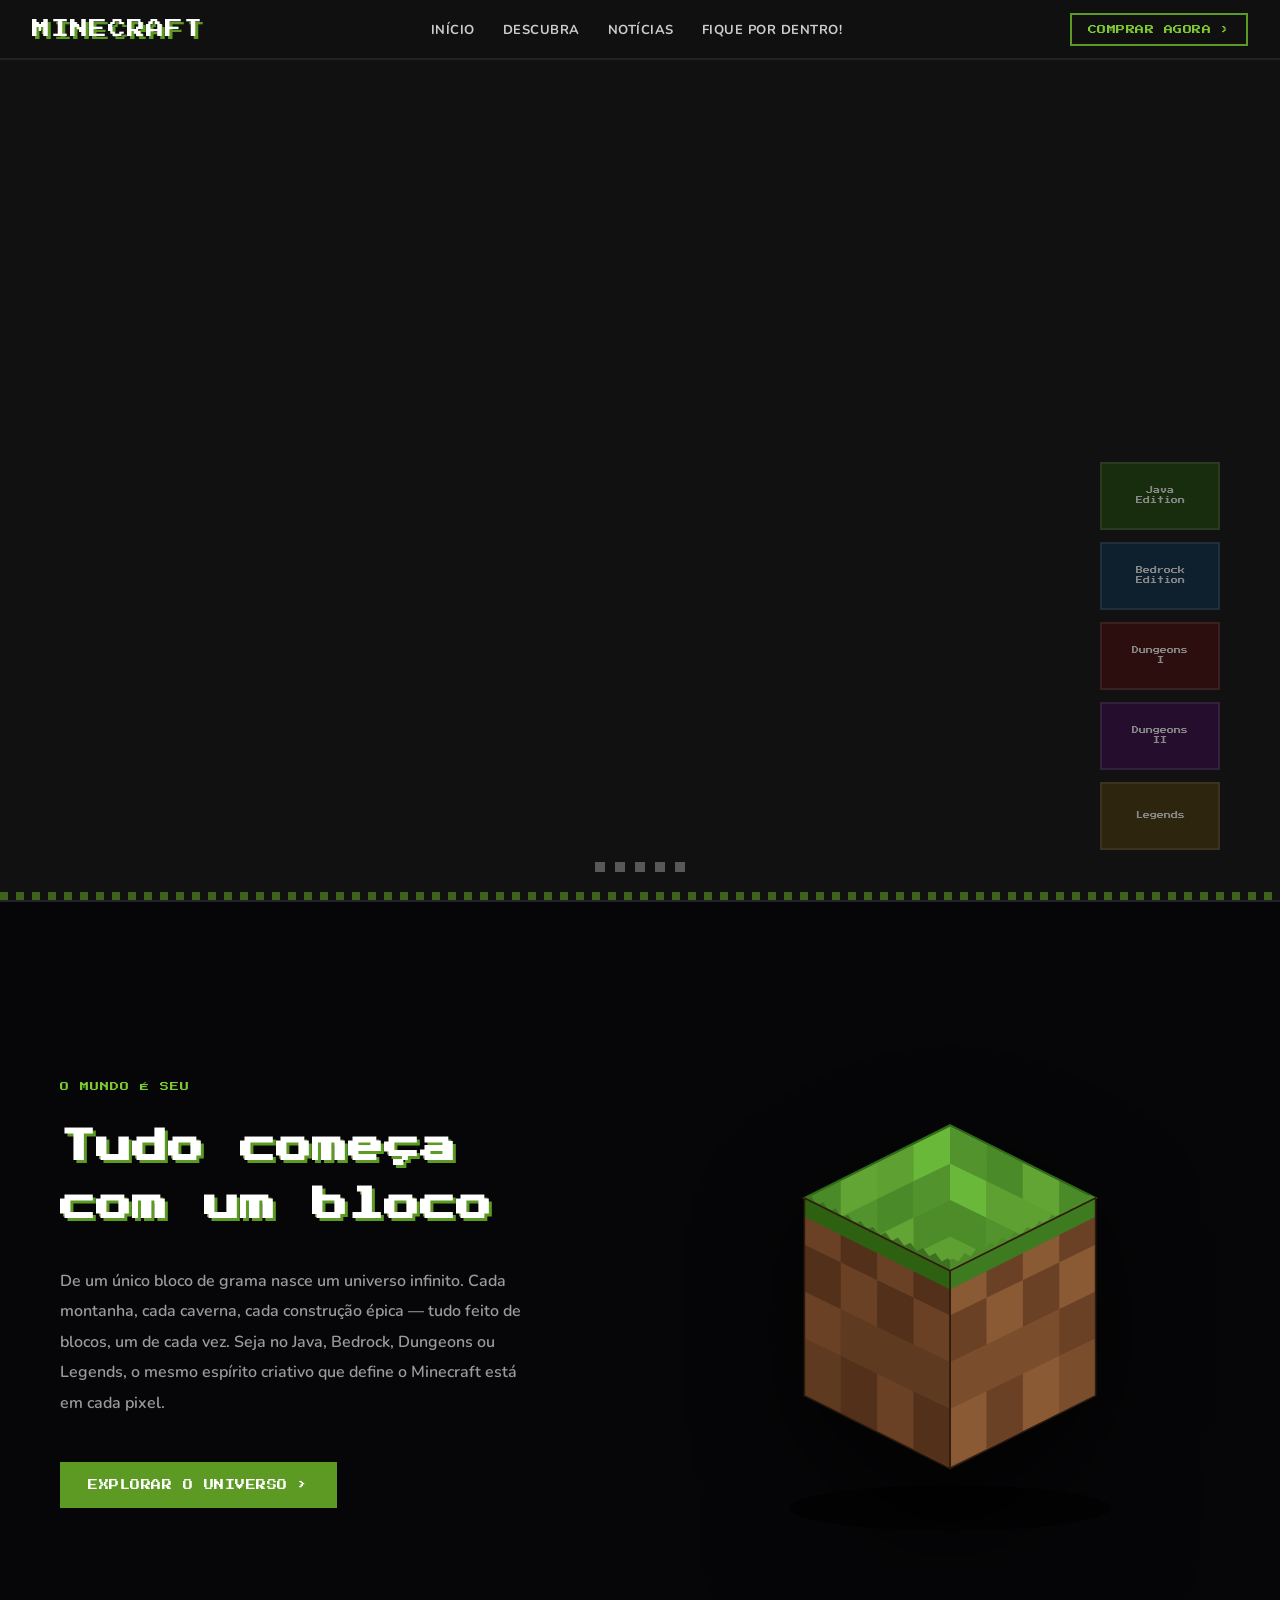
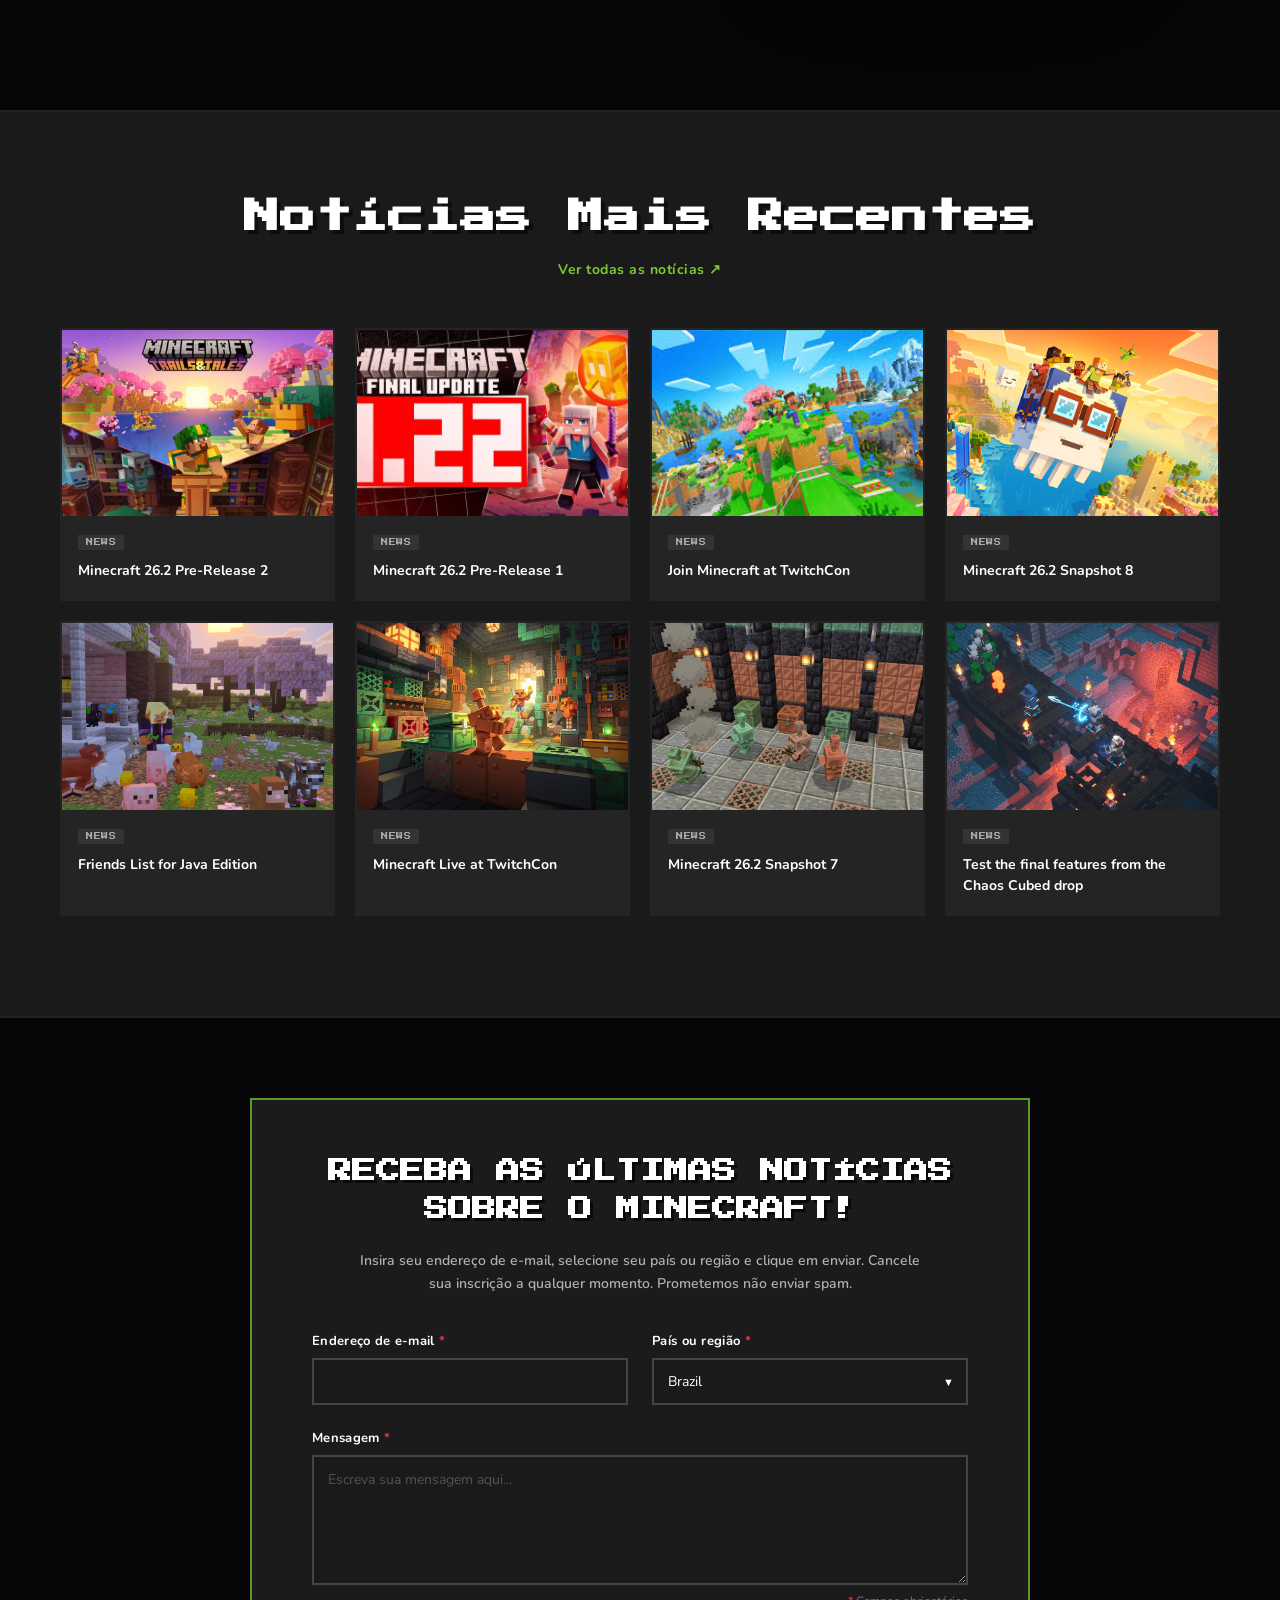
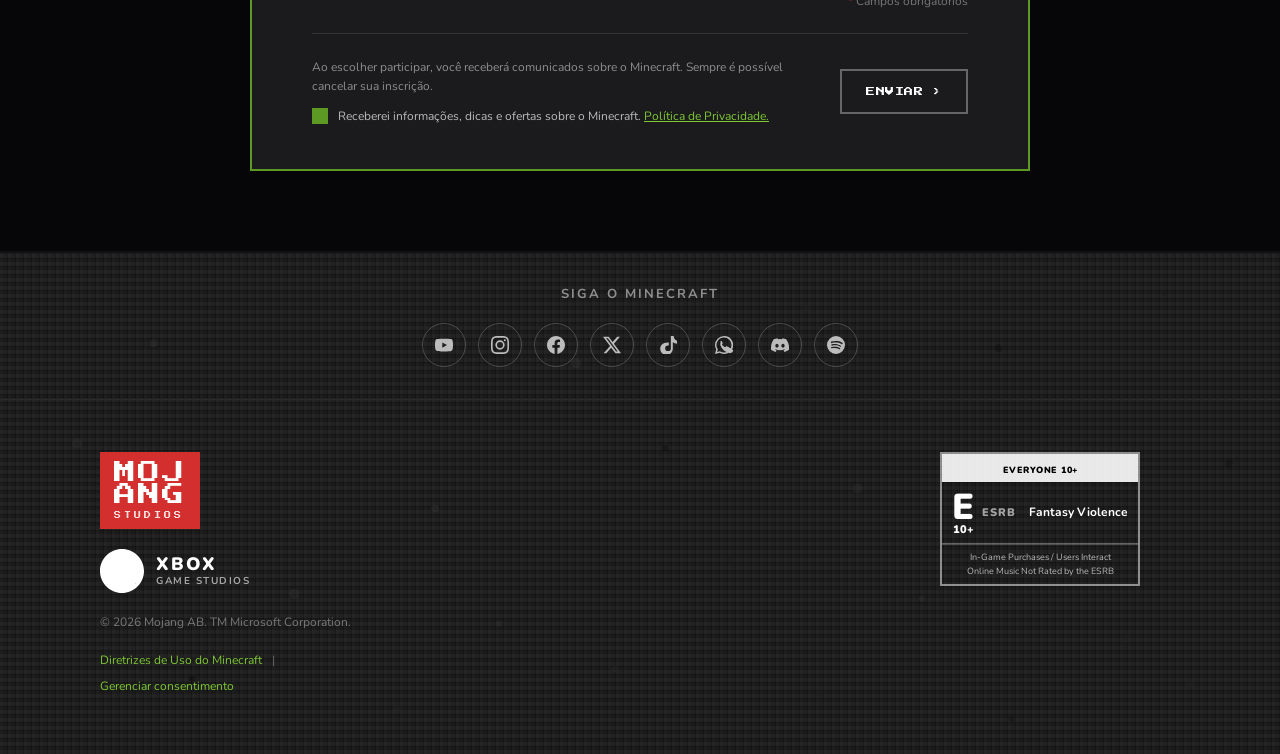
==== commit d7198096: "site pronto" ====
--- a/index.html
+++ b/index.html
@@ -3,57 +3,38 @@
   <head>
     <meta charset="UTF-8" />
     <meta name="viewport" content="width=device-width, initial-scale=1.0" />
-    <title>Minecraft – Jogos Oficiais</title>
+    <title>Minecraft - Bem vindo ao site oficial do minecraft</title>
     <link rel="stylesheet" href="style.css" />
+    <link rel="icon" href="image/minecraft-launcher.svg" />
   </head>
   <body>
-
     <div class="loading-screen" id="loading">
-  <div class="loading-crack crack-1"></div>
-  <div class="loading-crack crack-2"></div>
-  <div class="loading-crack crack-3"></div>
-  <div class="loading-crack crack-4"></div>
-  <div class="loading-crack crack-5"></div>
-  <div class="loading-crack crack-6"></div>
-  <div class="loading-crack crack-7"></div>
-  <div class="loading-crack crack-8"></div>
-
-  <div class="loading-fragmento frag-1"></div>
-  <div class="loading-fragmento frag-2"></div>
-  <div class="loading-fragmento frag-3"></div>
-  <div class="loading-fragmento frag-4"></div>
-  <div class="loading-fragmento frag-5"></div>
-  <div class="loading-fragmento frag-6"></div>
-  <div class="loading-fragmento frag-7"></div>
-  <div class="loading-fragmento frag-8"></div>
-  <div class="loading-fragmento frag-9"></div>
-
-  <div class="loading-conteudo">
-    <div class="loading-logo">MINECRAFT</div>
-    <p class="loading-texto">Carregando o mundo...</p>
-    <div class="loading-barra-wrap">
-      <div class="loading-barra"></div>
+      <div class="loading-conteudo">
+        <div class="loading-pickaxe-wrap">
+          <img src="image/minecraft-pickaxe.gif" width="200px" height="200px" />
+        </div>
+        <div class="loading-logo">MINECRAFT</div>
+        <div class="loading-barra-wrap">
+          <div class="loading-barra"></div>
+        </div>
+      </div>
     </div>
-  </div>
-</div>
-
 
     <header>
       <nav>
         <span class="logo-nav">MINECRAFT</span>
         <ul class="menu">
-          <li><a href="#">Jogos</a></li>
-          <li><a href="#">Loja</a></li>
-          <li><a href="#">Explorar</a></li>
-          <li><a href="#">Aprenda</a></li>
-          <li><a href="#">Suporte</a></li>
+          <li><a href="#home">Início</a></li>
+          <li><a href="#descubra">Descubra</a></li>
+          <li><a href="#noticias">Notícias</a></li>
+          <li><a href="#form">Fique Por Dentro!</a></li>
         </ul>
         <div class="nav-acoes">
           <button class="btn-comprar">Comprar Agora ›</button>
         </div>
       </nav>
 
-      <section class="heroi">
+      <section class="heroi" id="home">
         <div class="slide slide-java">
           <div class="fundo-blocos">
             <div class="bloco"></div>
@@ -194,7 +175,7 @@
     </header>
 
     <main>
-      <section class="secao-bloco">
+      <section class="secao-bloco" id="descubra">
         <div class="void-estrelas">
           <div
             class="estrela"
@@ -882,7 +863,7 @@
         </div>
       </section>
 
-      <section class="secao-noticias">
+      <section class="secao-noticias" id="noticias">
         <div class="noticias-cabecalho">
           <h2 class="noticias-titulo">Notícias Mais Recentes</h2>
           <a href="#" class="noticias-ver-todas">Ver todas as notícias ↗</a>
@@ -957,7 +938,7 @@
         </div>
       </section>
 
-      <section class="secao-newsletter">
+      <section class="secao-newsletter" id="form">
         <div class="void-estrelas-newsletter">
           <div
             class="estrela"
@@ -1334,85 +1315,118 @@
     </main>
 
     <footer class="footer">
-
-  <div class="footer-social">
-    <p class="footer-social-titulo">SIGA O MINECRAFT</p>
-    <div class="footer-social-icons">
-      <a href="#" class="footer-social-icon" aria-label="YouTube">
-        <svg viewBox="0 0 24 24" fill="currentColor"><path d="M23.5 6.2a3 3 0 0 0-2.1-2.1C19.5 3.5 12 3.5 12 3.5s-7.5 0-9.4.6A3 3 0 0 0 .5 6.2 31 31 0 0 0 0 12a31 31 0 0 0 .5 5.8 3 3 0 0 0 2.1 2.1c1.9.6 9.4.6 9.4.6s7.5 0 9.4-.6a3 3 0 0 0 2.1-2.1A31 31 0 0 0 24 12a31 31 0 0 0-.5-5.8zM9.7 15.5V8.5l6.3 3.5-6.3 3.5z"/></svg>
-      </a>
-      <a href="#" class="footer-social-icon" aria-label="Instagram">
-        <svg viewBox="0 0 24 24" fill="currentColor"><path d="M12 2.2c3.2 0 3.6 0 4.9.1 3.3.1 4.8 1.7 4.9 4.9.1 1.3.1 1.6.1 4.8 0 3.2 0 3.6-.1 4.8-.1 3.2-1.7 4.8-4.9 4.9-1.3.1-1.6.1-4.9.1-3.2 0-3.6 0-4.8-.1-3.3-.1-4.8-1.7-4.9-4.9C2.2 15.6 2.2 15.2 2.2 12c0-3.2 0-3.6.1-4.8C2.4 3.9 4 2.3 7.2 2.3c1.2-.1 1.6-.1 4.8-.1zM12 0C8.7 0 8.3 0 7.1.1 2.7.3.3 2.7.1 7.1.0 8.3 0 8.7 0 12c0 3.3 0 3.7.1 4.9.2 4.4 2.6 6.8 7 7C8.3 24 8.7 24 12 24c3.3 0 3.7 0 4.9-.1 4.4-.2 6.8-2.6 7-7 .1-1.2.1-1.6.1-4.9 0-3.3 0-3.7-.1-4.9C23.7 2.7 21.3.3 16.9.1 15.7 0 15.3 0 12 0zm0 5.8a6.2 6.2 0 1 0 0 12.4A6.2 6.2 0 0 0 12 5.8zm0 10.2a4 4 0 1 1 0-8 4 4 0 0 1 0 8zm6.4-11.8a1.4 1.4 0 1 0 0 2.8 1.4 1.4 0 0 0 0-2.8z"/></svg>
-      </a>
-      <a href="#" class="footer-social-icon" aria-label="Facebook">
-        <svg viewBox="0 0 24 24" fill="currentColor"><path d="M24 12.1C24 5.4 18.6 0 12 0S0 5.4 0 12.1C0 18.1 4.4 23 10.1 24v-8.4H7.1v-3.5h3V9.4c0-3 1.8-4.7 4.5-4.7 1.3 0 2.7.2 2.7.2v3h-1.5c-1.5 0-2 .9-2 1.9v2.3h3.4l-.5 3.5h-2.8V24C19.6 23 24 18.1 24 12.1z"/></svg>
-      </a>
-      <a href="#" class="footer-social-icon" aria-label="X (Twitter)">
-        <svg viewBox="0 0 24 24" fill="currentColor"><path d="M18.9 1h3.7l-8 9.2L24 23h-7.4l-5.8-7.5L4.5 23H.8l8.6-9.8L0 1h7.6l5.2 7.1L18.9 1zm-1.3 19.8h2L6.5 3.1H4.3L17.6 20.8z"/></svg>
-      </a>
-      <a href="#" class="footer-social-icon" aria-label="TikTok">
-        <svg viewBox="0 0 24 24" fill="currentColor"><path d="M19.6 0h-3.8v16.3a3.8 3.8 0 0 1-3.8 3.8 3.8 3.8 0 0 1-3.8-3.8 3.8 3.8 0 0 1 3.8-3.8c.4 0 .7 0 1 .1V8.7c-.3 0-.7-.1-1-.1C5.4 8.6 1.6 12.4 1.6 17s3.8 8.4 8.4 8.4S18.4 21.6 18.4 17V8.2a11.8 11.8 0 0 0 6.9 2.2V6.6a7 7 0 0 1-5.7-6.6z"/></svg>
-      </a>
-      <a href="#" class="footer-social-icon" aria-label="WhatsApp">
-        <svg viewBox="0 0 24 24" fill="currentColor"><path d="M17.5 14.4c-.3-.1-1.7-.8-1.9-.9-.3-.1-.5-.1-.7.1-.2.3-.8.9-1 1.1-.2.2-.3.2-.6.1-.3-.2-1.2-.4-2.3-1.4-.8-.7-1.4-1.6-1.6-1.9-.2-.3 0-.5.1-.6.1-.1.3-.3.4-.5.1-.1.2-.3.3-.5.1-.2 0-.4 0-.5-.1-.2-.7-1.6-.9-2.2-.2-.6-.5-.5-.7-.5h-.6c-.2 0-.5.1-.8.4C8 8 7 9 7 11.1c0 2 1.5 4 1.7 4.3.2.3 2.9 4.5 7.1 6.1 1 .4 1.8.6 2.4.8 1 .3 2 .3 2.7.2.8-.1 2.5-1 2.9-2 .3-.9.3-1.7.2-1.9-.1-.2-.3-.3-.6-.4zM12.1 22h-.1a10 10 0 0 1-5.1-1.4l-.4-.2-3.7 1 1-3.6-.2-.4A10 10 0 0 1 12 2a10 10 0 0 1 10 10 10 10 0 0 1-9.9 10zM12 0A12 12 0 0 0 0 12c0 2.1.6 4.2 1.6 6L0 24l6.3-1.6A12 12 0 1 0 12 0z"/></svg>
-      </a>
-      <a href="#" class="footer-social-icon" aria-label="Discord">
-        <svg viewBox="0 0 24 24" fill="currentColor"><path d="M20.3 4.4A19.8 19.8 0 0 0 15.4 3c-.2.4-.5.9-.7 1.3a18.3 18.3 0 0 0-5.5 0A13.3 13.3 0 0 0 8.5 3 19.9 19.9 0 0 0 3.6 4.4C.5 9.1-.3 13.7.1 18.2a20 20 0 0 0 6.1 3.1c.5-.7.9-1.4 1.3-2.2-.7-.3-1.4-.6-2-1l.5-.4a14.2 14.2 0 0 0 12.1 0l.5.4c-.7.4-1.3.7-2 1 .4.8.8 1.5 1.3 2.2a19.9 19.9 0 0 0 6.1-3.1c.5-5.2-.8-9.7-3.7-13.8zM8 15.4c-1.2 0-2.2-1.1-2.2-2.5S6.8 10.4 8 10.4s2.2 1.1 2.2 2.5S9.2 15.4 8 15.4zm8 0c-1.2 0-2.2-1.1-2.2-2.5s1-2.5 2.2-2.5 2.2 1.1 2.2 2.5-1 2.5-2.2 2.5z"/></svg>
-      </a>
-      <a href="#" class="footer-social-icon" aria-label="Spotify">
-        <svg viewBox="0 0 24 24" fill="currentColor"><path d="M12 0a12 12 0 1 0 0 24A12 12 0 0 0 12 0zm5.5 17.3a.75.75 0 0 1-1 .2c-2.8-1.7-6.3-2.1-10.4-1.1a.75.75 0 1 1-.3-1.5c4.5-1 8.4-.6 11.5 1.3a.75.75 0 0 1 .2 1.1zm1.5-3.3a.94.94 0 0 1-1.3.3C14.5 12.4 10.3 12 7 12.9a.94.94 0 0 1-.5-1.8c3.8-1 8.3-.5 11.5 1.6a.94.94 0 0 1 .5 1.3zm.1-3.4c-3.4-2-9-2.2-12.2-1.2a1.13 1.13 0 1 1-.7-2.1c3.7-1.1 9.9-.9 13.8 1.4a1.13 1.13 0 1 1-1 1.9z"/></svg>
-      </a>
-    </div>
-  </div>
-
-  <div class="footer-corpo">
-    <div class="footer-marcas">
-      <div class="footer-logo-mojang">
-        <div class="mojang-box">
-          <span class="mojang-moj">MOJ</span>
-          <span class="mojang-ang">ANG</span>
-          <span class="mojang-studios">STUDIOS</span>
+      <div class="footer-social">
+        <p class="footer-social-titulo">SIGA O MINECRAFT</p>
+        <div class="footer-social-icons">
+          <a href="#" class="footer-social-icon" aria-label="YouTube">
+            <svg viewBox="0 0 24 24" fill="currentColor">
+              <path
+                d="M23.5 6.2a3 3 0 0 0-2.1-2.1C19.5 3.5 12 3.5 12 3.5s-7.5 0-9.4.6A3 3 0 0 0 .5 6.2 31 31 0 0 0 0 12a31 31 0 0 0 .5 5.8 3 3 0 0 0 2.1 2.1c1.9.6 9.4.6 9.4.6s7.5 0 9.4-.6a3 3 0 0 0 2.1-2.1A31 31 0 0 0 24 12a31 31 0 0 0-.5-5.8zM9.7 15.5V8.5l6.3 3.5-6.3 3.5z"
+              />
+            </svg>
+          </a>
+          <a href="#" class="footer-social-icon" aria-label="Instagram">
+            <svg viewBox="0 0 24 24" fill="currentColor">
+              <path
+                d="M12 2.2c3.2 0 3.6 0 4.9.1 3.3.1 4.8 1.7 4.9 4.9.1 1.3.1 1.6.1 4.8 0 3.2 0 3.6-.1 4.8-.1 3.2-1.7 4.8-4.9 4.9-1.3.1-1.6.1-4.9.1-3.2 0-3.6 0-4.8-.1-3.3-.1-4.8-1.7-4.9-4.9C2.2 15.6 2.2 15.2 2.2 12c0-3.2 0-3.6.1-4.8C2.4 3.9 4 2.3 7.2 2.3c1.2-.1 1.6-.1 4.8-.1zM12 0C8.7 0 8.3 0 7.1.1 2.7.3.3 2.7.1 7.1.0 8.3 0 8.7 0 12c0 3.3 0 3.7.1 4.9.2 4.4 2.6 6.8 7 7C8.3 24 8.7 24 12 24c3.3 0 3.7 0 4.9-.1 4.4-.2 6.8-2.6 7-7 .1-1.2.1-1.6.1-4.9 0-3.3 0-3.7-.1-4.9C23.7 2.7 21.3.3 16.9.1 15.7 0 15.3 0 12 0zm0 5.8a6.2 6.2 0 1 0 0 12.4A6.2 6.2 0 0 0 12 5.8zm0 10.2a4 4 0 1 1 0-8 4 4 0 0 1 0 8zm6.4-11.8a1.4 1.4 0 1 0 0 2.8 1.4 1.4 0 0 0 0-2.8z"
+              />
+            </svg>
+          </a>
+          <a href="#" class="footer-social-icon" aria-label="Facebook">
+            <svg viewBox="0 0 24 24" fill="currentColor">
+              <path
+                d="M24 12.1C24 5.4 18.6 0 12 0S0 5.4 0 12.1C0 18.1 4.4 23 10.1 24v-8.4H7.1v-3.5h3V9.4c0-3 1.8-4.7 4.5-4.7 1.3 0 2.7.2 2.7.2v3h-1.5c-1.5 0-2 .9-2 1.9v2.3h3.4l-.5 3.5h-2.8V24C19.6 23 24 18.1 24 12.1z"
+              />
+            </svg>
+          </a>
+          <a href="#" class="footer-social-icon" aria-label="X (Twitter)">
+            <svg viewBox="0 0 24 24" fill="currentColor">
+              <path
+                d="M18.9 1h3.7l-8 9.2L24 23h-7.4l-5.8-7.5L4.5 23H.8l8.6-9.8L0 1h7.6l5.2 7.1L18.9 1zm-1.3 19.8h2L6.5 3.1H4.3L17.6 20.8z"
+              />
+            </svg>
+          </a>
+          <a href="#" class="footer-social-icon" aria-label="TikTok">
+            <svg viewBox="0 0 24 24" fill="currentColor">
+              <path
+                d="M19.6 0h-3.8v16.3a3.8 3.8 0 0 1-3.8 3.8 3.8 3.8 0 0 1-3.8-3.8 3.8 3.8 0 0 1 3.8-3.8c.4 0 .7 0 1 .1V8.7c-.3 0-.7-.1-1-.1C5.4 8.6 1.6 12.4 1.6 17s3.8 8.4 8.4 8.4S18.4 21.6 18.4 17V8.2a11.8 11.8 0 0 0 6.9 2.2V6.6a7 7 0 0 1-5.7-6.6z"
+              />
+            </svg>
+          </a>
+          <a href="#" class="footer-social-icon" aria-label="WhatsApp">
+            <svg viewBox="0 0 24 24" fill="currentColor">
+              <path
+                d="M17.5 14.4c-.3-.1-1.7-.8-1.9-.9-.3-.1-.5-.1-.7.1-.2.3-.8.9-1 1.1-.2.2-.3.2-.6.1-.3-.2-1.2-.4-2.3-1.4-.8-.7-1.4-1.6-1.6-1.9-.2-.3 0-.5.1-.6.1-.1.3-.3.4-.5.1-.1.2-.3.3-.5.1-.2 0-.4 0-.5-.1-.2-.7-1.6-.9-2.2-.2-.6-.5-.5-.7-.5h-.6c-.2 0-.5.1-.8.4C8 8 7 9 7 11.1c0 2 1.5 4 1.7 4.3.2.3 2.9 4.5 7.1 6.1 1 .4 1.8.6 2.4.8 1 .3 2 .3 2.7.2.8-.1 2.5-1 2.9-2 .3-.9.3-1.7.2-1.9-.1-.2-.3-.3-.6-.4zM12.1 22h-.1a10 10 0 0 1-5.1-1.4l-.4-.2-3.7 1 1-3.6-.2-.4A10 10 0 0 1 12 2a10 10 0 0 1 10 10 10 10 0 0 1-9.9 10zM12 0A12 12 0 0 0 0 12c0 2.1.6 4.2 1.6 6L0 24l6.3-1.6A12 12 0 1 0 12 0z"
+              />
+            </svg>
+          </a>
+          <a href="#" class="footer-social-icon" aria-label="Discord">
+            <svg viewBox="0 0 24 24" fill="currentColor">
+              <path
+                d="M20.3 4.4A19.8 19.8 0 0 0 15.4 3c-.2.4-.5.9-.7 1.3a18.3 18.3 0 0 0-5.5 0A13.3 13.3 0 0 0 8.5 3 19.9 19.9 0 0 0 3.6 4.4C.5 9.1-.3 13.7.1 18.2a20 20 0 0 0 6.1 3.1c.5-.7.9-1.4 1.3-2.2-.7-.3-1.4-.6-2-1l.5-.4a14.2 14.2 0 0 0 12.1 0l.5.4c-.7.4-1.3.7-2 1 .4.8.8 1.5 1.3 2.2a19.9 19.9 0 0 0 6.1-3.1c.5-5.2-.8-9.7-3.7-13.8zM8 15.4c-1.2 0-2.2-1.1-2.2-2.5S6.8 10.4 8 10.4s2.2 1.1 2.2 2.5S9.2 15.4 8 15.4zm8 0c-1.2 0-2.2-1.1-2.2-2.5s1-2.5 2.2-2.5 2.2 1.1 2.2 2.5-1 2.5-2.2 2.5z"
+              />
+            </svg>
+          </a>
+          <a href="#" class="footer-social-icon" aria-label="Spotify">
+            <svg viewBox="0 0 24 24" fill="currentColor">
+              <path
+                d="M12 0a12 12 0 1 0 0 24A12 12 0 0 0 12 0zm5.5 17.3a.75.75 0 0 1-1 .2c-2.8-1.7-6.3-2.1-10.4-1.1a.75.75 0 1 1-.3-1.5c4.5-1 8.4-.6 11.5 1.3a.75.75 0 0 1 .2 1.1zm1.5-3.3a.94.94 0 0 1-1.3.3C14.5 12.4 10.3 12 7 12.9a.94.94 0 0 1-.5-1.8c3.8-1 8.3-.5 11.5 1.6a.94.94 0 0 1 .5 1.3zm.1-3.4c-3.4-2-9-2.2-12.2-1.2a1.13 1.13 0 1 1-.7-2.1c3.7-1.1 9.9-.9 13.8 1.4a1.13 1.13 0 1 1-1 1.9z"
+              />
+            </svg>
+          </a>
         </div>
       </div>
-      <div class="footer-logo-xbox">
-        <svg class="xbox-icon" viewBox="0 0 24 24" fill="currentColor"><path d="M12 0C5.4 0 0 5.4 0 12s5.4 12 12 12 12-5.4 12-12S18.6 0 12 0zM6.6 4.5c.1 0 .1 0 0 0 1.4.9 3.5 2.9 5.4 5.4 1.9-2.5 4-4.5 5.4-5.4C15.7 3.2 13.9 2.5 12 2.5c-1.9 0-3.8.7-5.4 2zm-2 2.1C3.2 8.1 2.5 10 2.5 12c0 2.6 1 5 2.7 6.8C5.5 17 6 13.4 7.6 10.4 6.8 8.7 6 7.1 4.6 6.6zM12 21.5c1.9 0 3.7-.7 5.1-1.8-1.3-1.7-3.2-3-5.1-3s-3.8 1.3-5.1 3c1.4 1.1 3.2 1.8 5.1 1.8zm7.3-2.7C21 17 22 14.5 22 12c0-2-.7-3.9-1.8-5.4-1.4.5-2.2 2.1-3 3.8 1.6 3 2.1 6.6 2.4 8.4h-.3z"/></svg>
-        <div class="xbox-texto">
-          <span class="xbox-linha1">XBOX</span>
-          <span class="xbox-linha2">GAME STUDIOS</span>
+
+      <div class="footer-corpo">
+        <div class="footer-marcas">
+          <div class="footer-logo-mojang">
+            <div class="mojang-box">
+              <span class="mojang-moj">MOJ</span>
+              <span class="mojang-ang">ANG</span>
+              <span class="mojang-studios">STUDIOS</span>
+            </div>
+          </div>
+          <div class="footer-logo-xbox">
+            <svg class="xbox-icon" viewBox="0 0 24 24" fill="currentColor">
+              <path
+                d="M12 0C5.4 0 0 5.4 0 12s5.4 12 12 12 12-5.4 12-12S18.6 0 12 0zM6.6 4.5c.1 0 .1 0 0 0 1.4.9 3.5 2.9 5.4 5.4 1.9-2.5 4-4.5 5.4-5.4C15.7 3.2 13.9 2.5 12 2.5c-1.9 0-3.8.7-5.4 2zm-2 2.1C3.2 8.1 2.5 10 2.5 12c0 2.6 1 5 2.7 6.8C5.5 17 6 13.4 7.6 10.4 6.8 8.7 6 7.1 4.6 6.6zM12 21.5c1.9 0 3.7-.7 5.1-1.8-1.3-1.7-3.2-3-5.1-3s-3.8 1.3-5.1 3c1.4 1.1 3.2 1.8 5.1 1.8zm7.3-2.7C21 17 22 14.5 22 12c0-2-.7-3.9-1.8-5.4-1.4.5-2.2 2.1-3 3.8 1.6 3 2.1 6.6 2.4 8.4h-.3z"
+              />
+            </svg>
+            <div class="xbox-texto">
+              <span class="xbox-linha1">XBOX</span>
+              <span class="xbox-linha2">GAME STUDIOS</span>
+            </div>
+          </div>
+          <p class="footer-copyright">
+            © 2026 Mojang AB. TM Microsoft Corporation.
+          </p>
+          <p class="footer-links-legais">
+            <a href="#">Diretrizes de Uso do Minecraft</a>
+            <span>|</span>
+            <a href="#">Gerenciar consentimento</a>
+          </p>
+        </div>
+
+        <div class="footer-esrb">
+          <div class="esrb-caixa">
+            <div class="esrb-topo">
+              <span class="esrb-everyone">EVERYONE 10+</span>
+            </div>
+            <div class="esrb-meio">
+              <div class="esrb-letra-wrap">
+                <span class="esrb-e">E</span>
+                <span class="esrb-10">10+</span>
+              </div>
+              <span class="esrb-nome">ESRB</span>
+              <p class="esrb-descricao">Fantasy Violence</p>
+            </div>
+            <div class="esrb-rodape">
+              <p>In-Game Purchases / Users Interact</p>
+              <p>Online Music Not Rated by the ESRB</p>
+            </div>
+          </div>
         </div>
       </div>
-      <p class="footer-copyright">© 2026 Mojang AB. TM Microsoft Corporation.</p>
-      <p class="footer-links-legais">
-        <a href="#">Diretrizes de Uso do Minecraft</a>
-        <span>|</span>
-        <a href="#">Gerenciar consentimento</a>
-      </p>
-    </div>
-
-   
-
-    <div class="footer-esrb">
-      <div class="esrb-caixa">
-        <div class="esrb-topo">
-          <span class="esrb-everyone">EVERYONE 10+</span>
-        </div>
-        <div class="esrb-meio">
-          <div class="esrb-letra-wrap">
-            <span class="esrb-e">E</span>
-            <span class="esrb-10">10+</span>
-          </div>
-          <span class="esrb-nome">ESRB</span>
-          <p class="esrb-descricao">Fantasy Violence</p>
-        </div>
-        <div class="esrb-rodape">
-          <p>In-Game Purchases / Users Interact</p>
-          <p>Online Music Not Rated by the ESRB</p>
-        </div>
-      </div>
-    </div>
-  </div>
-
-</footer>
-
+    </footer>
   </body>
 </html>
--- a/style.css
+++ b/style.css
@@ -19,6 +19,10 @@
   --total: calc(var(--total-slides) * var(--duracao-slide));
 }
 
+html {
+  scroll-behavior: smooth;
+}
+
 html,
 body {
   height: 100%;
@@ -36,84 +40,172 @@
   inset: 0;
   z-index: 9999;
   background-color: #1a1a1a;
-  background-image: url('image/quebrando_animated.gif');
-  background-size: 100vh;
-  background-repeat: repeat;
+  background-image:
+    repeating-linear-gradient(
+      0deg,
+      transparent,
+      transparent 7px,
+      rgba(0, 0, 0, 0.18) 7px,
+      rgba(0, 0, 0, 0.18) 8px
+    ),
+    repeating-linear-gradient(
+      90deg,
+      transparent,
+      transparent 7px,
+      rgba(0, 0, 0, 0.18) 7px,
+      rgba(0, 0, 0, 0.18) 8px
+    ),
+    repeating-linear-gradient(
+      0deg,
+      rgba(255, 255, 255, 0.03) 0px,
+      rgba(255, 255, 255, 0.03) 4px,
+      transparent 4px,
+      transparent 8px
+    ),
+    repeating-linear-gradient(
+      90deg,
+      rgba(80, 80, 80, 0.07) 0px,
+      rgba(80, 80, 80, 0.07) 3px,
+      transparent 3px,
+      transparent 8px
+    );
   display: flex;
   align-items: center;
   justify-content: center;
-  animation: loading-sair 0.6s ease-in forwards;
-  animation-delay: 3.4s;
-  overflow: hidden;
+  animation: loading-sair 0.5s ease-in forwards;
+  animation-delay: 3.2s;
+}
+
+.loading-screen::before {
+  content: "";
+  position: absolute;
+  inset: 0;
+  background-image:
+    radial-gradient(
+      circle at 12% 18%,
+      rgba(60, 60, 60, 0.25) 4px,
+      transparent 4px
+    ),
+    radial-gradient(
+      circle at 28% 7%,
+      rgba(30, 30, 30, 0.3) 3px,
+      transparent 3px
+    ),
+    radial-gradient(
+      circle at 45% 22%,
+      rgba(70, 70, 70, 0.2) 5px,
+      transparent 5px
+    ),
+    radial-gradient(
+      circle at 63% 11%,
+      rgba(40, 40, 40, 0.28) 3px,
+      transparent 3px
+    ),
+    radial-gradient(
+      circle at 78% 19%,
+      rgba(0, 0, 0, 0.22) 4px,
+      transparent 4px
+    ),
+    radial-gradient(
+      circle at 91% 8%,
+      rgba(25, 25, 25, 0.3) 3px,
+      transparent 3px
+    ),
+    radial-gradient(
+      circle at 6% 38%,
+      rgba(65, 65, 65, 0.18) 5px,
+      transparent 5px
+    ),
+    radial-gradient(
+      circle at 19% 44%,
+      rgba(35, 35, 35, 0.25) 3px,
+      transparent 3px
+    ),
+    radial-gradient(
+      circle at 34% 51%,
+      rgba(75, 75, 75, 0.2) 4px,
+      transparent 4px
+    ),
+    radial-gradient(circle at 52% 39%, rgba(0, 0, 0, 0.3) 3px, transparent 3px),
+    radial-gradient(
+      circle at 67% 47%,
+      rgba(60, 60, 60, 0.22) 5px,
+      transparent 5px
+    ),
+    radial-gradient(
+      circle at 83% 35%,
+      rgba(30, 30, 30, 0.28) 3px,
+      transparent 3px
+    ),
+    radial-gradient(circle at 96% 42%, rgba(0, 0, 0, 0.2) 4px, transparent 4px),
+    radial-gradient(
+      circle at 8% 62%,
+      rgba(40, 40, 40, 0.25) 3px,
+      transparent 3px
+    ),
+    radial-gradient(
+      circle at 23% 68%,
+      rgba(70, 70, 70, 0.18) 5px,
+      transparent 5px
+    ),
+    radial-gradient(
+      circle at 39% 74%,
+      rgba(55, 55, 55, 0.28) 3px,
+      transparent 3px
+    ),
+    radial-gradient(
+      circle at 57% 61%,
+      rgba(25, 25, 25, 0.22) 4px,
+      transparent 4px
+    ),
+    radial-gradient(
+      circle at 72% 69%,
+      rgba(65, 65, 65, 0.2) 3px,
+      transparent 3px
+    ),
+    radial-gradient(
+      circle at 88% 77%,
+      rgba(35, 35, 35, 0.25) 5px,
+      transparent 5px
+    ),
+    radial-gradient(circle at 15% 85%, rgba(0, 0, 0, 0.3) 3px, transparent 3px),
+    radial-gradient(
+      circle at 31% 91%,
+      rgba(45, 45, 45, 0.22) 4px,
+      transparent 4px
+    ),
+    radial-gradient(
+      circle at 48% 83%,
+      rgba(60, 60, 60, 0.18) 3px,
+      transparent 3px
+    ),
+    radial-gradient(
+      circle at 64% 88%,
+      rgba(30, 30, 30, 0.28) 5px,
+      transparent 5px
+    ),
+    radial-gradient(circle at 79% 93%, rgba(7, 0, 0, 0.2) 3px, transparent 3px),
+    radial-gradient(
+      circle at 93% 86%,
+      rgba(40, 40, 40, 0.25) 4px,
+      transparent 4px
+    );
+  pointer-events: none;
+  z-index: 0;
 }
 
 @keyframes loading-sair {
-  0%   { opacity: 1; transform: scale(1);    pointer-events: all; }
-  60%  { opacity: 1; transform: scale(1.04); }
-  100% { opacity: 0; transform: scale(1.08); pointer-events: none; visibility: hidden; }
-}
-
-
-.loading-crack {
-  position: absolute;
-  background: #000;
-  transform-origin: center;
-  animation: crack-aparecer 0.15s ease-out forwards;
-  opacity: 0;
-  z-index: 2;
-}
-
-.crack-1 { width: 3px; height: 35vh; top: 30%; left: 48%; transform: rotate(12deg);  animation-delay: 2.0s; }
-.crack-2 { width: 2px; height: 25vh; top: 20%; left: 49%; transform: rotate(-8deg);  animation-delay: 2.1s; }
-.crack-3 { width: 3px; height: 30vh; top: 50%; left: 47%; transform: rotate(25deg);  animation-delay: 2.2s; }
-.crack-4 { width: 2px; height: 28vh; top: 40%; left: 51%; transform: rotate(-18deg); animation-delay: 2.15s; }
-.crack-5 { width: 2px; height: 20vh; top: 15%; left: 46%; transform: rotate(5deg);   animation-delay: 2.3s; }
-.crack-6 { width: 3px; height: 22vh; top: 60%; left: 52%; transform: rotate(-30deg); animation-delay: 2.25s; }
-.crack-7 { width: 2px; height: 18vh; top: 10%; left: 50%; transform: rotate(40deg);  animation-delay: 2.35s; }
-.crack-8 { width: 2px; height: 24vh; top: 70%; left: 48%; transform: rotate(-15deg); animation-delay: 2.4s; }
-
-@keyframes crack-aparecer {
-  0%   { opacity: 0; transform: scaleY(0) rotate(inherit); }
-  100% { opacity: 1; transform: scaleY(1) rotate(inherit); }
-}
-
-
-.loading-fragmento {
-  position: absolute;
-  background-image: url('image/quebrando_animated.gif');
-  background-size: 180px 180px;
-  border: 1px solid rgba(0,0,0,.4);
-  opacity: 0;
-  z-index: 3;
-  animation: frag-voar 0.5s ease-in forwards;
-}
-
-.frag-1 { width: 18vw; height: 22vh; top: 0;   left: 0;   background-position: 0 0;       animation-delay: 2.8s; }
-.frag-2 { width: 22vw; height: 18vh; top: 0;   left: 20%; background-position: -40px 0;   animation-delay: 2.85s; }
-.frag-3 { width: 16vw; height: 25vh; top: 0;   left: 42%; background-position: -80px 0;   animation-delay: 2.8s; }
-.frag-4 { width: 24vw; height: 20vh; top: 0;   right: 0;  background-position: -120px 0;  animation-delay: 2.9s; }
-.frag-5 { width: 20vw; height: 28vh; top: 22%; left: 0;   background-position: 0 -40px;   animation-delay: 2.85s; }
-.frag-6 { width: 26vw; height: 24vh; top: 38%; right: 0;  background-position: -100px -40px; animation-delay: 2.8s; }
-.frag-7 { width: 22vw; height: 30vh; bottom: 0; left: 0;  background-position: 0 -80px;   animation-delay: 2.9s; }
-.frag-8 { width: 28vw; height: 26vh; bottom: 0; left: 22%; background-position: -60px -80px; animation-delay: 2.85s; }
-.frag-9 { width: 20vw; height: 28vh; bottom: 0; right: 0; background-position: -120px -80px; animation-delay: 2.8s; }
-
-@keyframes frag-voar {
-  0%   { opacity: 1; transform: translate(0, 0) rotate(0deg) scale(1); }
-  100% { opacity: 0; transform: translate(var(--tx, 0), var(--ty, 0)) rotate(var(--tr, 0deg)) scale(0.4); }
-}
-
-.frag-1 { --tx: -15vw; --ty: -20vh; --tr: -18deg; }
-.frag-2 { --tx: -5vw;  --ty: -25vh; --tr: 10deg; }
-.frag-3 { --tx: 5vw;   --ty: -22vh; --tr: -8deg; }
-.frag-4 { --tx: 18vw;  --ty: -20vh; --tr: 15deg; }
-.frag-5 { --tx: -20vw; --ty: 5vh;   --tr: -22deg; }
-.frag-6 { --tx: 20vw;  --ty: 8vh;   --tr: 20deg; }
-.frag-7 { --tx: -18vw; --ty: 22vh;  --tr: -12deg; }
-.frag-8 { --tx: 2vw;   --ty: 25vh;  --tr: 8deg; }
-.frag-9 { --tx: 20vw;  --ty: 20vh;  --tr: -16deg; }
-
-/* Conteúdo central */
+  0% {
+    opacity: 1;
+    pointer-events: all;
+  }
+  100% {
+    opacity: 0;
+    pointer-events: none;
+    visibility: hidden;
+  }
+}
+
 .loading-conteudo {
   position: relative;
   z-index: 4;
@@ -124,41 +216,85 @@
   gap: 16px;
 }
 
+.loading-pickaxe-wrap {
+  margin-bottom: 4px;
+}
+
+.loading-pickaxe {
+  width: 72px;
+  height: 72px;
+  image-rendering: pixelated;
+  animation: pickaxe-flutuar 2s ease-in-out infinite;
+}
+
+@keyframes pickaxe-flutuar {
+  0% {
+    transform: translateY(0px) rotate(-10deg);
+  }
+  25% {
+    transform: translateY(-10px) rotate(5deg);
+  }
+  50% {
+    transform: translateY(-16px) rotate(20deg);
+  }
+  75% {
+    transform: translateY(-10px) rotate(5deg);
+  }
+  100% {
+    transform: translateY(0px) rotate(-10deg);
+  }
+}
+
 .loading-logo {
-  font-family: 'Press Start 2P', monospace;
+  font-family: "Press Start 2P", monospace;
   font-size: clamp(28px, 5vw, 64px);
   color: #fff;
   text-shadow:
     4px 4px 0 #5c9a24,
-    8px 8px 0 rgba(0,0,0,.5);
+    8px 8px 0 rgba(0, 0, 0, 0.5);
   letter-spacing: 2px;
   animation: logo-pulsar 1s ease-in-out infinite alternate;
+  margin-top: -30px;
 }
 
 @keyframes logo-pulsar {
-  from { text-shadow: 4px 4px 0 #5c9a24, 8px 8px 0 rgba(0,0,0,.5); }
-  to   { text-shadow: 4px 4px 0 #7ec832, 10px 10px 0 rgba(0,0,0,.5); }
+  from {
+    text-shadow:
+      4px 4px 0 #5c9a24,
+      8px 8px 0 rgba(0, 0, 0, 0.5);
+  }
+  to {
+    text-shadow:
+      4px 4px 0 #7ec832,
+      10px 10px 0 rgba(0, 0, 0, 0.5);
+  }
 }
 
 .loading-texto {
-  font-family: 'Press Start 2P', monospace;
+  font-family: "Press Start 2P", monospace;
   font-size: 10px;
-  color: rgba(255,255,255,.7);
+  color: rgba(255, 255, 255, 0.7);
   letter-spacing: 1px;
   animation: piscar 1s step-end infinite;
 }
 
 @keyframes piscar {
-  0%, 100% { opacity: 1; }
-  50%       { opacity: 0; }
+  0%,
+  100% {
+    opacity: 1;
+  }
+  50% {
+    opacity: 0;
+  }
 }
 
 .loading-barra-wrap {
   width: 280px;
   height: 14px;
-  border: 3px solid rgba(255,255,255,.4);
-  background: rgba(0,0,0,.5);
+  border: 3px solid rgba(255, 255, 255, 0.4);
+  background: rgba(0, 0, 0, 0.5);
   overflow: hidden;
+  margin-top: 20px;
 }
 
 .loading-barra {
@@ -169,13 +305,22 @@
 }
 
 @keyframes barra-encher {
-  0%    { width: 0%; }
-  30%   { width: 35%; }
-  60%   { width: 70%; }
-  85%   { width: 88%; }
-  100%  { width: 100%; }
-}
-
+  0% {
+    width: 0%;
+  }
+  30% {
+    width: 35%;
+  }
+  60% {
+    width: 70%;
+  }
+  85% {
+    width: 88%;
+  }
+  100% {
+    width: 100%;
+  }
+}
 
 nav {
   position: fixed;
@@ -1210,27 +1355,27 @@
       0deg,
       transparent,
       transparent 7px,
-      rgba(0,0,0,.18) 7px,
-      rgba(0,0,0,.18) 8px
+      rgba(0, 0, 0, 0.18) 7px,
+      rgba(0, 0, 0, 0.18) 8px
     ),
     repeating-linear-gradient(
       90deg,
       transparent,
       transparent 7px,
-      rgba(0,0,0,.18) 7px,
-      rgba(0,0,0,.18) 8px
+      rgba(0, 0, 0, 0.18) 7px,
+      rgba(0, 0, 0, 0.18) 8px
     ),
     repeating-linear-gradient(
       0deg,
-      rgba(255,255,255,.03) 0px,
-      rgba(255,255,255,.03) 4px,
+      rgba(255, 255, 255, 0.03) 0px,
+      rgba(255, 255, 255, 0.03) 4px,
       transparent 4px,
       transparent 8px
     ),
     repeating-linear-gradient(
       90deg,
-      rgba(80,80,80,.07) 0px,
-      rgba(80,80,80,.07) 3px,
+      rgba(80, 80, 80, 0.07) 0px,
+      rgba(80, 80, 80, 0.07) 3px,
       transparent 3px,
       transparent 8px
     );
@@ -1238,35 +1383,119 @@
 }
 
 .footer::before {
-  content: '';
+  content: "";
   position: absolute;
   inset: 0;
   background-image:
-    radial-gradient(circle at 12% 18%, rgba(60,60,60,.25) 4px, transparent 4px),
-    radial-gradient(circle at 28% 7%,  rgba(30,30,30,.3)  3px, transparent 3px),
-    radial-gradient(circle at 45% 22%, rgba(70,70,70,.2)  5px, transparent 5px),
-    radial-gradient(circle at 63% 11%, rgba(40,40,40,.28) 3px, transparent 3px),
-    radial-gradient(circle at 78% 19%, rgba(0, 0, 0, 0.22) 4px, transparent 4px),
-    radial-gradient(circle at 91% 8%,  rgba(25,25,25,.3)  3px, transparent 3px),
-    radial-gradient(circle at 6%  38%, rgba(65,65,65,.18) 5px, transparent 5px),
-    radial-gradient(circle at 19% 44%, rgba(35,35,35,.25) 3px, transparent 3px),
-    radial-gradient(circle at 34% 51%, rgba(75,75,75,.2)  4px, transparent 4px),
-    radial-gradient(circle at 52% 39%, rgba(0, 0, 0, 0.3)  3px, transparent 3px),
-    radial-gradient(circle at 67% 47%, rgba(60,60,60,.22) 5px, transparent 5px),
-    radial-gradient(circle at 83% 35%, rgba(30,30,30,.28) 3px, transparent 3px),
-    radial-gradient(circle at 96% 42%, rgba(0, 0, 0, 0.2)  4px, transparent 4px),
-    radial-gradient(circle at 8%  62%, rgba(40,40,40,.25) 3px, transparent 3px),
-    radial-gradient(circle at 23% 68%, rgba(70,70,70,.18) 5px, transparent 5px),
-    radial-gradient(circle at 39% 74%, rgba(55,55,55,.28) 3px, transparent 3px),
-    radial-gradient(circle at 57% 61%, rgba(25,25,25,.22) 4px, transparent 4px),
-    radial-gradient(circle at 72% 69%, rgba(65,65,65,.2)  3px, transparent 3px),
-    radial-gradient(circle at 88% 77%, rgba(35,35,35,.25) 5px, transparent 5px),
-    radial-gradient(circle at 15% 85%, rgba(0, 0, 0, 0.3)  3px, transparent 3px),
-    radial-gradient(circle at 31% 91%, rgba(45,45,45,.22) 4px, transparent 4px),
-    radial-gradient(circle at 48% 83%, rgba(60,60,60,.18) 3px, transparent 3px),
-    radial-gradient(circle at 64% 88%, rgba(30,30,30,.28) 5px, transparent 5px),
-    radial-gradient(circle at 79% 93%, rgba(7, 0, 0, 0.2)  3px, transparent 3px),
-    radial-gradient(circle at 93% 86%, rgba(40,40,40,.25) 4px, transparent 4px);
+    radial-gradient(
+      circle at 12% 18%,
+      rgba(60, 60, 60, 0.25) 4px,
+      transparent 4px
+    ),
+    radial-gradient(
+      circle at 28% 7%,
+      rgba(30, 30, 30, 0.3) 3px,
+      transparent 3px
+    ),
+    radial-gradient(
+      circle at 45% 22%,
+      rgba(70, 70, 70, 0.2) 5px,
+      transparent 5px
+    ),
+    radial-gradient(
+      circle at 63% 11%,
+      rgba(40, 40, 40, 0.28) 3px,
+      transparent 3px
+    ),
+    radial-gradient(
+      circle at 78% 19%,
+      rgba(0, 0, 0, 0.22) 4px,
+      transparent 4px
+    ),
+    radial-gradient(
+      circle at 91% 8%,
+      rgba(25, 25, 25, 0.3) 3px,
+      transparent 3px
+    ),
+    radial-gradient(
+      circle at 6% 38%,
+      rgba(65, 65, 65, 0.18) 5px,
+      transparent 5px
+    ),
+    radial-gradient(
+      circle at 19% 44%,
+      rgba(35, 35, 35, 0.25) 3px,
+      transparent 3px
+    ),
+    radial-gradient(
+      circle at 34% 51%,
+      rgba(75, 75, 75, 0.2) 4px,
+      transparent 4px
+    ),
+    radial-gradient(circle at 52% 39%, rgba(0, 0, 0, 0.3) 3px, transparent 3px),
+    radial-gradient(
+      circle at 67% 47%,
+      rgba(60, 60, 60, 0.22) 5px,
+      transparent 5px
+    ),
+    radial-gradient(
+      circle at 83% 35%,
+      rgba(30, 30, 30, 0.28) 3px,
+      transparent 3px
+    ),
+    radial-gradient(circle at 96% 42%, rgba(0, 0, 0, 0.2) 4px, transparent 4px),
+    radial-gradient(
+      circle at 8% 62%,
+      rgba(40, 40, 40, 0.25) 3px,
+      transparent 3px
+    ),
+    radial-gradient(
+      circle at 23% 68%,
+      rgba(70, 70, 70, 0.18) 5px,
+      transparent 5px
+    ),
+    radial-gradient(
+      circle at 39% 74%,
+      rgba(55, 55, 55, 0.28) 3px,
+      transparent 3px
+    ),
+    radial-gradient(
+      circle at 57% 61%,
+      rgba(25, 25, 25, 0.22) 4px,
+      transparent 4px
+    ),
+    radial-gradient(
+      circle at 72% 69%,
+      rgba(65, 65, 65, 0.2) 3px,
+      transparent 3px
+    ),
+    radial-gradient(
+      circle at 88% 77%,
+      rgba(35, 35, 35, 0.25) 5px,
+      transparent 5px
+    ),
+    radial-gradient(circle at 15% 85%, rgba(0, 0, 0, 0.3) 3px, transparent 3px),
+    radial-gradient(
+      circle at 31% 91%,
+      rgba(45, 45, 45, 0.22) 4px,
+      transparent 4px
+    ),
+    radial-gradient(
+      circle at 48% 83%,
+      rgba(60, 60, 60, 0.18) 3px,
+      transparent 3px
+    ),
+    radial-gradient(
+      circle at 64% 88%,
+      rgba(30, 30, 30, 0.28) 5px,
+      transparent 5px
+    ),
+    radial-gradient(circle at 79% 93%, rgba(7, 0, 0, 0.2) 3px, transparent 3px),
+    radial-gradient(
+      circle at 93% 86%,
+      rgba(40, 40, 40, 0.25) 4px,
+      transparent 4px
+    );
   pointer-events: none;
   z-index: 0;
 }
@@ -1275,7 +1504,6 @@
   position: relative;
   z-index: 1;
 }
-
 
 .footer-social {
   border-bottom: 1px solid #2a2a2a;
@@ -1284,11 +1512,11 @@
 }
 
 .footer-social-titulo {
-  font-family: 'Nunito', sans-serif;
+  font-family: "Nunito", sans-serif;
   font-size: 13px;
   font-weight: 700;
   letter-spacing: 2px;
-  color: rgba(255,255,255,.5);
+  color: rgba(255, 255, 255, 0.5);
   margin-bottom: 20px;
   text-transform: uppercase;
 }
@@ -1303,13 +1531,16 @@
   width: 44px;
   height: 44px;
   border-radius: 50%;
-  border: 1.5px solid rgba(255,255,255,.2);
+  border: 1.5px solid rgba(255, 255, 255, 0.2);
   display: flex;
   align-items: center;
   justify-content: center;
-  color: rgba(255,255,255,.7);
+  color: rgba(255, 255, 255, 0.7);
   text-decoration: none;
-  transition: border-color .2s, color .2s, background .2s;
+  transition:
+    border-color 0.2s,
+    color 0.2s,
+    background 0.2s;
 }
 
 .footer-social-icon svg {
@@ -1320,7 +1551,7 @@
 .footer-social-icon:hover {
   border-color: #fff;
   color: #fff;
-  background: rgba(255,255,255,.08);
+  background: rgba(255, 255, 255, 0.08);
 }
 
 .footer-corpo {
@@ -1349,7 +1580,7 @@
   display: inline-flex;
   flex-direction: column;
   line-height: 1;
-  font-family: 'Press Start 2P', monospace;
+  font-family: "Press Start 2P", monospace;
 }
 
 .mojang-moj,
@@ -1362,7 +1593,7 @@
 
 .mojang-studios {
   font-size: 7px;
-  color: rgba(255,255,255,.85);
+  color: rgba(255, 255, 255, 0.85);
   letter-spacing: 3px;
   display: block;
   margin-top: 6px;
@@ -1388,7 +1619,7 @@
 }
 
 .xbox-linha1 {
-  font-family: 'Nunito', sans-serif;
+  font-family: "Nunito", sans-serif;
   font-size: 18px;
   font-weight: 900;
   color: #fff;
@@ -1396,17 +1627,17 @@
 }
 
 .xbox-linha2 {
-  font-family: 'Nunito', sans-serif;
+  font-family: "Nunito", sans-serif;
   font-size: 10px;
   font-weight: 700;
-  color: rgba(255,255,255,.6);
+  color: rgba(255, 255, 255, 0.6);
   letter-spacing: 1.5px;
 }
 
 .footer-copyright {
-  font-family: 'Nunito', sans-serif;
+  font-family: "Nunito", sans-serif;
   font-size: 12px;
-  color: rgba(255,255,255,.4);
+  color: rgba(255, 255, 255, 0.4);
   line-height: 1.6;
 }
 
@@ -1418,11 +1649,11 @@
 }
 
 .footer-links-legais a {
-  font-family: 'Nunito', sans-serif;
+  font-family: "Nunito", sans-serif;
   font-size: 12px;
   color: var(--verde-claro);
   text-decoration: none;
-  transition: color .2s;
+  transition: color 0.2s;
 }
 
 .footer-links-legais a:hover {
@@ -1430,7 +1661,7 @@
 }
 
 .footer-links-legais span {
-  color: rgba(255,255,255,.3);
+  color: rgba(255, 255, 255, 0.3);
   font-size: 12px;
 }
 
@@ -1441,24 +1672,24 @@
 }
 
 .footer-col h3.footer-col-titulo {
-  font-family: 'Nunito', sans-serif;
+  font-family: "Nunito", sans-serif;
   font-size: 15px;
   font-weight: 800;
   color: #fff;
   margin-bottom: 12px;
-  letter-spacing: .3px;
-}
-
+  letter-spacing: 0.3px;
+}
 
 .esrb-caixa {
-  border: 2px solid rgba(255,255,255,.5);
+  border: 2px solid rgba(255, 255, 255, 0.5);
   width: 200px;
-  font-family: 'Nunito', sans-serif;
+  font-family: "Nunito", sans-serif;
   overflow: hidden;
+  margin-left: 500px;
 }
 
 .esrb-topo {
-  background: rgba(255,255,255,.9);
+  background: rgba(255, 255, 255, 0.9);
   text-align: center;
   padding: 3px 6px;
 }
@@ -1467,7 +1698,7 @@
   font-size: 9px;
   font-weight: 900;
   color: #000;
-  letter-spacing: .5px;
+  letter-spacing: 0.5px;
 }
 
 .esrb-meio {
@@ -1475,7 +1706,7 @@
   align-items: center;
   gap: 8px;
   padding: 8px 10px;
-  border-bottom: 1px solid rgba(255,255,255,.3);
+  border-bottom: 1px solid rgba(255, 255, 255, 0.3);
 }
 
 .esrb-letra-wrap {
@@ -1502,7 +1733,7 @@
 .esrb-nome {
   font-size: 11px;
   font-weight: 900;
-  color: rgba(255,255,255,.6);
+  color: rgba(255, 255, 255, 0.6);
   letter-spacing: 1px;
 }
 
@@ -1519,19 +1750,15 @@
   display: flex;
   flex-direction: column;
   gap: 2px;
-  border-top: 1px solid rgba(255,255,255,.2);
+  border-top: 1px solid rgba(255, 255, 255, 0.2);
 }
 
 .esrb-rodape p {
   font-size: 9px;
-  color: rgba(255,255,255,.7);
+  color: rgba(255, 255, 255, 0.7);
   line-height: 1.4;
   text-align: center;
 }
-
-
-
-
 
 .borda-pixel {
   position: absolute;
